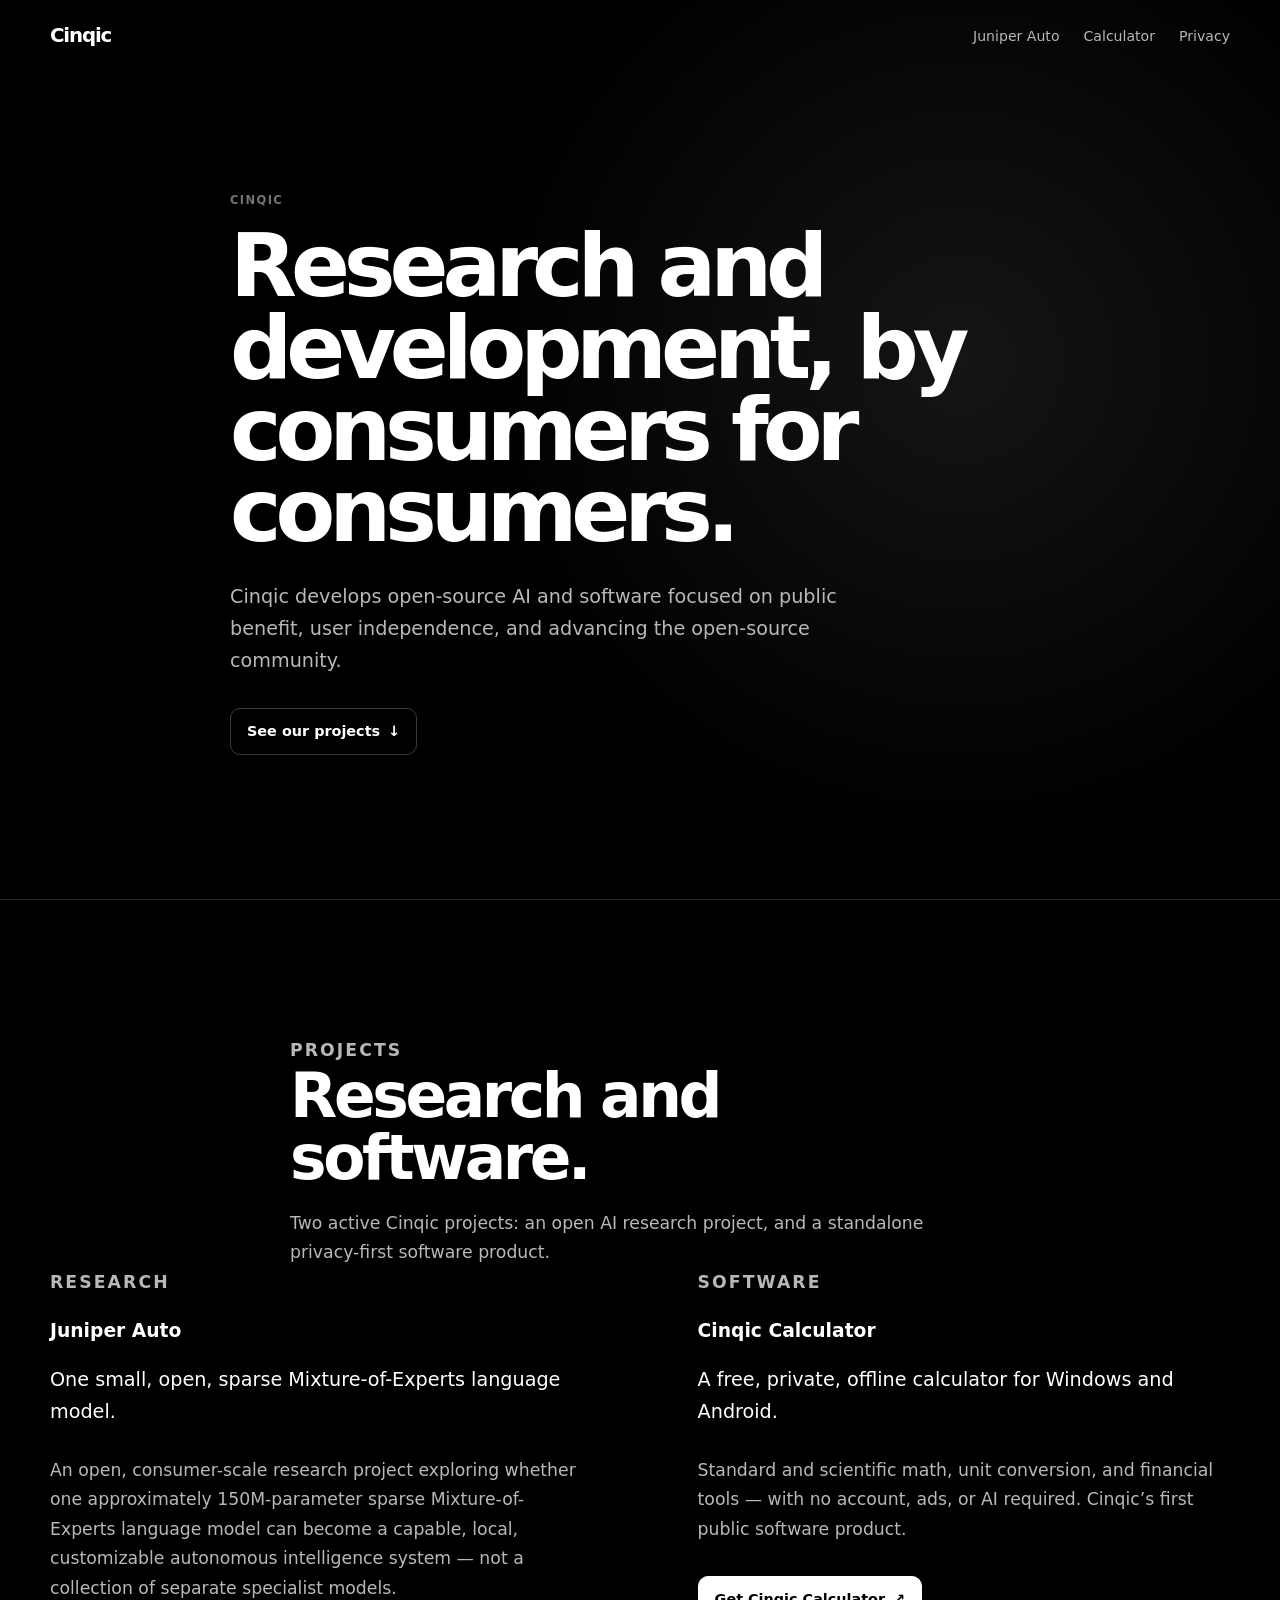
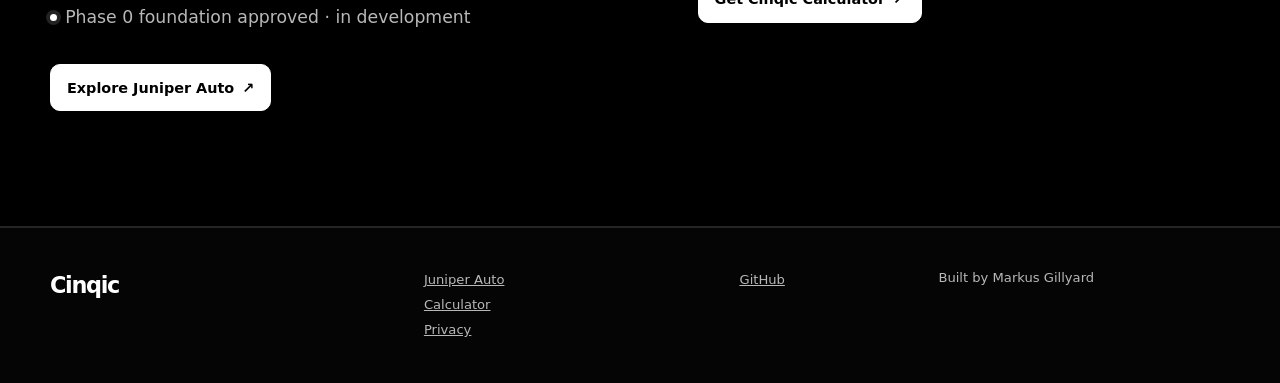
==== index.html @ b75e723f "Migrate Cinqic.com from Juniper Math 1 to Juniper Auto Retire the Juniper Math 1 product page and ce" ====
<!doctype html>
<html lang="en">
<head>
  <meta charset="utf-8">
  <meta name="viewport" content="width=device-width,initial-scale=1">
  <meta name="description" content="Cinqic develops open-source software and research projects, including Juniper Auto, an open consumer-scale sparse Mixture-of-Experts research project, and Cinqic Calculator, a free private calculator for Windows and Android.">
  <meta name="theme-color" content="#000000">
  <link rel="canonical" href="https://cinqic.com/">
  <meta property="og:title" content="Cinqic">
  <meta property="og:description" content="Cinqic develops open-source software and research projects, including Juniper Auto and Cinqic Calculator.">
  <meta property="og:type" content="website">
  <meta property="og:url" content="https://cinqic.com/">
  <meta property="og:image" content="https://cinqic.com/assets/img/cinqic-social.svg">
  <meta name="twitter:card" content="summary_large_image">
  <meta name="twitter:title" content="Cinqic">
  <meta name="twitter:description" content="Cinqic develops open-source software and research projects, including Juniper Auto and Cinqic Calculator.">
  <meta name="twitter:image" content="https://cinqic.com/assets/img/cinqic-social.svg">
  <link rel="icon" href="/favicon.svg" type="image/svg+xml">
  <link rel="manifest" href="/site.webmanifest">
  <link rel="stylesheet" href="/assets/css/site.css">
  <title>Cinqic</title>
</head>
<body>
  <a class="skip" href="#main-content">Skip to content</a>
  <header class="site-header" data-header>
    <div class="shell header-inner">
      <a class="wordmark" href="#top" aria-label="Cinqic home">Cinqic</a>
      <button class="menu-button" type="button" aria-expanded="false" aria-controls="site-nav">Menu</button>
      <nav aria-label="Main navigation">
        <ul class="nav-list" id="site-nav">
          <li><a href="/juniper-auto/">Juniper Auto</a></li>
          <li><a href="/calculator/">Calculator</a></li>
          <li><a href="/privacy/">Privacy</a></li>
        </ul>
      </nav>
    </div>
  </header>

  <main id="main-content">
    <section class="hero" id="top" aria-labelledby="hero-title">
      <div class="shell hero-copy" data-reveal>
        <p class="eyebrow">Cinqic</p>
        <h1 id="hero-title" class="hero-word-heading"><span class="word">Research</span> <span class="word">and</span> <span class="word">development,</span> <span class="word">by</span> <span class="word">consumers</span> <span class="word">for</span> <span class="word">consumers.</span></h1>
        <p class="lede">Cinqic develops open-source AI and software focused on public benefit, user independence, and advancing the open-source community.</p>
        <div class="button-row">
          <a class="button secondary" href="#projects">See our projects <span aria-hidden="true">↓</span></a>
        </div>
      </div>
    </section>

    <section class="section" id="projects" aria-labelledby="projects-title">
      <div class="shell section-heading" data-reveal>
        <p class="section-index">Projects</p>
        <h2 id="projects-title">Research and software.</h2>
        <p>Two active Cinqic projects: an open AI research project, and a standalone privacy-first software product.</p>
      </div>
      <div class="shell release-grid" data-reveal>
        <div class="release-intro">
          <p class="eyebrow">Research</p>
          <h3>Juniper Auto</h3>
          <p class="section-lede">One small, open, sparse Mixture-of-Experts language model.</p>
          <p>An open, consumer-scale research project exploring whether one approximately 150M-parameter sparse Mixture-of-Experts language model can become a capable, local, customizable autonomous intelligence system &mdash; not a collection of separate specialist models.</p>
          <p class="hero-status"><span class="status-dot" aria-hidden="true"></span> Phase 0 foundation approved &middot; in development</p>
          <div class="button-row">
            <a class="button primary" href="/juniper-auto/">Explore Juniper Auto <span aria-hidden="true">↗</span></a>
          </div>
        </div>
        <div class="release-intro">
          <p class="eyebrow">Software</p>
          <h3>Cinqic Calculator</h3>
          <p class="section-lede">A free, private, offline calculator for Windows and Android.</p>
          <p>Standard and scientific math, unit conversion, and financial tools &mdash; with no account, ads, or AI required. Cinqic&rsquo;s first public software product.</p>
          <div class="button-row">
            <a class="button primary" href="/calculator/">Get Cinqic Calculator <span aria-hidden="true">↗</span></a>
          </div>
        </div>
      </div>
    </section>
  </main>

  <footer class="site-footer">
    <div class="shell footer-grid">
      <p class="footer-wordmark">Cinqic</p>
      <p><a href="/juniper-auto/">Juniper Auto</a><br><a href="/calculator/">Calculator</a><br><a href="/privacy/">Privacy</a></p>
      <p><a href="https://github.com/Cinqic/cinqic.com" rel="noopener noreferrer">GitHub</a></p>
      <p>Built by Markus Gillyard</p>
    </div>
  </footer>
  <script src="/assets/js/company.js"></script>
  <script src="/assets/js/site.js"></script>
</body>
</html>
---- assets/css/site.css ----
:root{--background:#000;--surface:#080808;--surface-elevated:#101010;--surface-soft:#161616;--text-primary:#fff;--text-secondary:#b8b8b8;--text-muted:#737373;--border:#242424;--border-strong:#3a3a3a;--accent:#fff;--accent-contrast:#000;--max:1180px;--radius:10px;--space:clamp(4.5rem,9vw,9rem)}
.juniper-identity{display:flex;align-items:center;gap:.55rem}.juniper-identity img{width:22px;height:22px;object-fit:contain}.interface-concept{background:#050505}.interface-concept-layout{display:grid;grid-template-columns:minmax(250px,.7fr) minmax(0,1fr);gap:clamp(2.5rem,10vw,10rem);align-items:center}.interface-figure{max-width:390px;margin:0 auto}.interface-image-frame{overflow:hidden;border:1px solid var(--border-strong);border-radius:14px;background:#000;aspect-ratio:2/3}.interface-image-frame img{display:block;width:100%;height:100%;object-fit:cover}.interface-figure figcaption{margin-top:.8rem;color:var(--text-muted);font-size:.78rem;line-height:1.5}.interface-copy h2{margin:0;letter-spacing:-.055em;font-size:clamp(2.3rem,4.8vw,4.8rem);line-height:1}.interface-copy>p:not(.section-index){max-width:570px;margin:1.3rem 0 0;color:var(--text-secondary);font-size:clamp(1rem,1.35vw,1.12rem);line-height:1.7}
*{box-sizing:border-box}html{scroll-behavior:smooth;background:var(--background)}body{margin:0;background:var(--background);color:var(--text-primary);font-family:Inter,Geist,ui-sans-serif,system-ui,-apple-system,BlinkMacSystemFont,"Segoe UI",sans-serif;font-size:16px;line-height:1.55;overflow-x:hidden}body.menu-open{overflow:hidden}a{color:inherit}button{font:inherit}.shell{width:min(calc(100% - 2.5rem),var(--max));margin:auto}.skip{position:absolute;z-index:20;left:1rem;top:-4rem;background:#fff;color:#000;padding:.65rem 1rem;border-radius:0 0 7px 7px;font-weight:700}.skip:focus{top:0}.site-header{position:fixed;z-index:10;top:0;left:0;right:0;transition:background .25s,border-color .25s,backdrop-filter .25s}.site-header.is-scrolled{background:rgba(0,0,0,.84);border-bottom:1px solid var(--border);backdrop-filter:blur(14px)}.header-inner{height:72px;display:flex;align-items:center;gap:1.5rem}.wordmark,.footer-wordmark{font-size:1.24rem;font-weight:800;letter-spacing:-.06em;text-decoration:none}nav{margin-left:auto}.nav-list{display:flex;gap:1.5rem;list-style:none;padding:0;margin:0}.nav-list a{color:var(--text-secondary);font-size:.88rem;text-decoration:none;transition:color .2s}.nav-list a:hover,.nav-list a:focus-visible{color:#fff}.header-cta{border:1px solid var(--border-strong);border-radius:8px;padding:.48rem .72rem;font-size:.8rem;font-weight:700;text-decoration:none;white-space:nowrap;transition:background .2s,color .2s,transform .2s}.header-cta:hover{background:#fff;color:#000;transform:translateY(-1px)}.menu-button{display:none;border:1px solid var(--border-strong);border-radius:8px;background:transparent;color:#fff;padding:.45rem .7rem}.hero{min-height:100svh;display:flex;align-items:center;padding:7.5rem 0 4.5rem;border-bottom:1px solid var(--border);background:radial-gradient(circle at 75% 40%,#151515 0,transparent 30rem)}.hero-grid{display:grid;grid-template-columns:minmax(0,1.05fr) minmax(360px,.95fr);gap:clamp(2.5rem,7vw,7rem);align-items:center}.eyebrow,.section-index{margin:0 0 1rem;color:var(--text-muted);font-size:.72rem;font-weight:750;letter-spacing:.12em;text-transform:uppercase}.hero h1{max-width:750px;margin:0;letter-spacing:-.07em;font-size:clamp(3rem,6.8vw,6.65rem);line-height:.94}.lede{max-width:630px;margin:1.75rem 0 0;color:var(--text-secondary);font-size:clamp(1rem,1.5vw,1.2rem);line-height:1.65}.button-row{display:flex;flex-wrap:wrap;gap:.75rem;margin-top:2rem}.button{display:inline-flex;align-items:center;justify-content:center;gap:.5rem;min-height:46px;padding:.7rem 1rem;border:1px solid #fff;border-radius:var(--radius);font-size:.9rem;font-weight:750;text-decoration:none;transition:background .2s,color .2s,transform .2s}.button:hover{transform:translateY(-2px)}.button.primary{background:#fff;color:#000}.button.primary:hover{background:#dcdcdc}.button.secondary{border-color:var(--border-strong);color:#fff}.button.secondary:hover{background:#fff;color:#000}.hero-status,.launch-note{font-size:.82rem;color:var(--text-secondary)}.hero-status{display:flex;align-items:center;gap:.5rem;margin:2.5rem 0 0}.launch-note{margin:.45rem 0 0}.status-dot,.pulse{width:.45rem;height:.45rem;border-radius:50%;background:#fff;display:inline-block;box-shadow:0 0 0 4px #222;animation:blink 2.5s ease-in-out infinite}.product-preview{background:var(--surface);border:1px solid var(--border-strong);border-radius:14px;overflow:hidden;box-shadow:0 24px 80px rgba(0,0,0,.45);transform:perspective(1100px) rotateX(var(--tilt-x,0)) rotateY(var(--tilt-y,0));transition:transform .18s ease}.preview-top,.preview-footer,.preview-activity{display:flex;align-items:center;gap:.7rem;color:var(--text-muted);font-size:.7rem;letter-spacing:.06em;text-transform:uppercase}.preview-top{padding:.8rem 1rem;border-bottom:1px solid var(--border)}.preview-mark{display:grid;place-items:center;width:23px;height:23px;border:1px solid var(--border-strong);border-radius:50%;color:#fff;font-weight:800}.preview-local{margin-left:auto;color:#d4d4d4}.preview-body{padding:1.2rem}.preview-message{max-width:82%;margin-bottom:1.1rem}.preview-message span{display:block;margin-bottom:.35rem;color:var(--text-muted);font-size:.7rem;text-transform:uppercase;letter-spacing:.1em}.preview-message p{margin:0;padding:.75rem .85rem;border:1px solid var(--border);border-radius:8px;color:var(--text-secondary);font-size:.9rem}.preview-message.user{margin-left:auto}.preview-message.user p{background:#171717;color:#f5f5f5}.preview-activity{justify-content:space-between;margin-top:2rem;padding:.65rem 0;border-top:1px solid var(--border);font-size:.61rem}.preview-activity span:last-child{color:#555}.pulse{width:.3rem;height:.3rem;box-shadow:none}.preview-input{display:flex;align-items:center;justify-content:space-between;margin:0 1.2rem;padding:.75rem .85rem;border:1px solid var(--border-strong);border-radius:8px;color:var(--text-muted);font-size:.82rem}.preview-input button{display:grid;place-items:center;width:24px;height:24px;border:0;border-radius:5px;background:#fff;color:#000;font-weight:800}.preview-footer{justify-content:space-between;padding:1rem 1.2rem;font-size:.6rem}.section{padding:var(--space) 0;border-bottom:1px solid var(--border)}.split-layout{display:grid;grid-template-columns:minmax(0,.9fr) minmax(0,1.1fr);gap:clamp(2rem,9vw,10rem);align-items:start}.section h2,.choice-section h2,.closing h2{margin:0;letter-spacing:-.055em;font-size:clamp(2.3rem,4.8vw,4.8rem);line-height:1}.intro-copy p,.section-heading>p,.development-intro>p,.company-grid>div>p{margin:0;color:var(--text-secondary);font-size:clamp(1rem,1.35vw,1.12rem);line-height:1.7}.principles-grid{display:grid;grid-template-columns:repeat(4,1fr);margin-top:clamp(3rem,7vw,6rem);border-top:1px solid var(--border)}.principles-grid article{min-height:220px;padding:1.3rem 1.25rem;border-right:1px solid var(--border);transition:background .2s}.principles-grid article:first-child{border-left:1px solid var(--border)}.principles-grid article:hover{background:var(--surface)}.principles-grid span{color:var(--text-muted);font-size:.7rem}.principles-grid h3{margin:4rem 0 .6rem;font-size:1.02rem}.principles-grid p{margin:0;color:var(--text-secondary);font-size:.88rem}.development{background:var(--surface)}.development-grid,.company-grid{display:grid;grid-template-columns:repeat(2,minmax(0,1fr));gap:clamp(2.5rem,9vw,9rem);align-items:start}.development-intro h2{margin:.35rem 0;letter-spacing:-.06em;font-size:clamp(3.5rem,6vw,6rem);line-height:.9}.section-lede{margin-bottom:1.7rem!important;color:#fff!important;font-size:1.2rem!important}.spec-panel{margin:0;border:1px solid var(--border-strong);border-radius:var(--radius);overflow:hidden}.spec-panel div{display:grid;grid-template-columns:45% 1fr;gap:1rem;padding:1rem 1.1rem;border-bottom:1px solid var(--border)}.spec-panel div:last-child{border:0}.spec-panel dt{color:var(--text-muted);font-size:.75rem;text-transform:uppercase;letter-spacing:.08em}.spec-panel dd{margin:0;color:var(--text-secondary);font-size:.9rem}.system-row{display:flex;align-items:center;flex-wrap:wrap;gap:.65rem;margin-top:4rem;padding-top:1.4rem;border-top:1px solid var(--border);color:var(--text-muted);font-size:.78rem}.system-row i{width:14px;height:1px;background:var(--border-strong)}.system-row strong{color:#fff;font-weight:650}.section-heading{max-width:700px}.section-heading>p{margin-top:1.3rem}.ecosystem-layout{display:grid;grid-template-columns:minmax(0,1.4fr) minmax(260px,.6fr);gap:clamp(2rem,6vw,6rem);margin-top:4rem;align-items:center}.orbit{position:relative;min-height:480px;border:1px solid var(--border);border-radius:14px;background:radial-gradient(circle at center,#141414 0,transparent 34%),linear-gradient(90deg,transparent calc(50% - .5px),#222 calc(50% - .5px),#222 calc(50% + .5px),transparent calc(50% + .5px)),linear-gradient(transparent calc(50% - .5px),#222 calc(50% - .5px),#222 calc(50% + .5px),transparent calc(50% + .5px))}.orbit:before,.orbit:after{content:"";position:absolute;border:1px solid #282828;border-radius:50%;inset:18% 26%}.orbit:after{inset:7% 15%;border-style:dashed}.orbit-core{position:absolute;top:50%;left:50%;z-index:1;display:flex;flex-direction:column;align-items:center;justify-content:center;width:108px;height:108px;transform:translate(-50%,-50%);border:1px solid #fff;border-radius:50%;background:#fff;color:#000;font-size:1.05rem;font-weight:800;letter-spacing:-.04em}.orbit-core small{font-size:.58rem;font-weight:600;letter-spacing:.04em;text-transform:uppercase}.orbit-item{position:absolute;z-index:2;border:1px solid var(--border-strong);border-radius:7px;background:#0c0c0c;color:var(--text-secondary);padding:.55rem .65rem;font-size:.76rem;text-align:left;cursor:pointer;transition:background .2s,color .2s,border-color .2s,transform .2s}.orbit-item:hover,.orbit-item:focus-visible,.orbit-item.active{border-color:#fff;background:#fff;color:#000;transform:translateY(-2px)}.orbit-item span{margin-right:.35rem;font-size:.58rem;opacity:.7}.orbit-item:nth-of-type(2){top:12%;left:12%}.orbit-item:nth-of-type(3){top:12%;right:12%}.orbit-item:nth-of-type(4){top:46%;left:5%}.orbit-item:nth-of-type(5){top:46%;right:5%}.orbit-item:nth-of-type(6){bottom:12%;left:12%}.orbit-item:nth-of-type(7){bottom:12%;right:12%}.ecosystem-detail{border-left:1px solid var(--border-strong);padding-left:1.5rem}.ecosystem-detail h3{margin:0 0 .85rem;font-size:1.6rem;letter-spacing:-.04em}.ecosystem-detail>p:not(.eyebrow){margin:0;color:var(--text-secondary)}.detail-note{margin-top:1.5rem!important;color:var(--text-muted)!important;font-size:.78rem}.philosophy{background:#050505}.philosophy-list{display:grid;grid-template-columns:repeat(2,1fr);margin-top:4.5rem;border-top:1px solid var(--border)}.philosophy-list article{padding:1.35rem 0;display:grid;grid-template-columns:1fr 1.1fr;gap:1.5rem;border-bottom:1px solid var(--border)}.philosophy-list article:nth-child(odd){padding-right:2rem;border-right:1px solid var(--border)}.philosophy-list article:nth-child(even){padding-left:2rem}.philosophy-list h3{margin:0;font-size:.95rem}.philosophy-list p{margin:0;color:var(--text-secondary);font-size:.88rem}.philosophy-close{max-width:760px;margin-top:4rem}.philosophy-close p{margin:0;color:#fff;font-size:clamp(1.35rem,2.1vw,2rem);line-height:1.35;letter-spacing:-.03em}.philosophy-close small{display:block;margin-top:1.1rem;color:var(--text-muted)}.choice-section{padding:var(--space) 0;border-bottom:1px solid var(--border);background:#fff;color:#000}.choice-section h2{max-width:700px}.choice-section p:last-child{max-width:770px;margin:1.5rem 0 0;font-size:clamp(1.1rem,1.7vw,1.4rem);line-height:1.55}.choice-section .section-index{color:#555}.company-grid>div>p:first-of-type{margin-top:1.4rem}.company-grid .launch-note{margin-top:1rem!important;font-size:.82rem}.value-list{display:grid;grid-template-columns:repeat(2,1fr);gap:0;margin:0;padding:0;list-style:none;counter-reset:value;border-top:1px solid var(--border)}.value-list li{counter-increment:value;padding:.85rem 0;border-bottom:1px solid var(--border);color:var(--text-secondary);font-size:.86rem}.value-list li:before{content:"0" counter(value);display:block;margin-bottom:.25rem;color:var(--text-muted);font-size:.65rem}.value-list li:nth-child(odd){padding-right:1rem;border-right:1px solid var(--border)}.value-list li:nth-child(even){padding-left:1rem}.closing{padding:var(--space) 0;background:radial-gradient(circle at 50% 100%,#1a1a1a 0,transparent 28rem)}.closing-inner{max-width:780px}.closing h2{max-width:700px}.closing p:not(.eyebrow){max-width:620px;margin:1.5rem 0 0;color:var(--text-secondary);font-size:1.1rem}.site-footer{padding:2.5rem 0;border-top:1px solid var(--border);background:#050505;color:var(--text-secondary);font-size:.82rem}.footer-grid{display:grid;grid-template-columns:1.2fr 1fr .6fr 1fr;gap:1.5rem}.footer-grid p{margin:0}.footer-grid a{color:var(--text-secondary);line-height:1.9}.footer-wordmark{color:#fff;font-size:1.4rem}[data-reveal]{opacity:0;transform:translateY(16px);transition:opacity .55s ease,transform .55s ease}[data-reveal].is-visible{opacity:1;transform:none}:focus-visible{outline:2px solid #fff;outline-offset:3px}@keyframes blink{50%{opacity:.4}}
@media(max-width:820px){.header-inner{height:64px;gap:.65rem}.menu-button{display:block;margin-left:auto}.header-cta{display:none}.nav-list{position:absolute;top:64px;right:1.25rem;left:1.25rem;display:none;flex-direction:column;gap:0;border:1px solid var(--border-strong);border-radius:10px;background:#080808;padding:.5rem}.nav-list.is-open{display:flex}.nav-list a{display:block;padding:.75rem}.hero{padding-top:6rem}.hero-grid,.split-layout,.development-grid,.company-grid,.ecosystem-layout,.interface-concept-layout{grid-template-columns:1fr}.hero-grid{gap:3rem}.product-preview{max-width:600px}.principles-grid{grid-template-columns:repeat(2,1fr)}.principles-grid article:nth-child(3){border-left:1px solid var(--border)}.philosophy-list{grid-template-columns:1fr}.philosophy-list article:nth-child(odd),.philosophy-list article:nth-child(even){padding:1.2rem 0;border-right:0}.interface-figure{max-width:360px;margin-left:0}.footer-grid{grid-template-columns:repeat(2,1fr)}}
@media(max-width:560px){.shell{width:min(calc(100% - 2rem),var(--max))}.hero h1{font-size:clamp(2.85rem,15vw,4.2rem)}.hero-status{align-items:flex-start;line-height:1.45}.principles-grid{grid-template-columns:1fr}.principles-grid article,.principles-grid article:nth-child(3){min-height:auto;border-left:1px solid var(--border);border-bottom:1px solid var(--border)}.principles-grid h3{margin:1.7rem 0 .5rem}.spec-panel div{grid-template-columns:1fr;gap:.25rem}.system-row{gap:.55rem}.system-row i{display:none}.orbit{min-height:auto;display:grid;gap:.65rem;padding:1rem;background:#080808}.orbit:before,.orbit:after{display:none}.orbit-core{position:static;width:100%;height:auto;transform:none;padding:.8rem;border-radius:8px}.orbit-item,.orbit-item:nth-of-type(n){position:static;width:100%;padding:.75rem}.ecosystem-detail{padding-left:1rem}.philosophy-list article{grid-template-columns:1fr;gap:.4rem}.value-list{grid-template-columns:1fr}.value-list li:nth-child(odd),.value-list li:nth-child(even){padding: .8rem 0;border-right:0}.footer-grid{grid-template-columns:1fr;gap:.85rem}.button-row{flex-direction:column}.button{width:100%}}
.orbit-item:nth-of-type(1){top:12%;left:12%}.orbit-item:nth-of-type(2){top:12%;right:12%;left:auto}.orbit-item:nth-of-type(3){top:46%;left:5%;right:auto}.orbit-item:nth-of-type(4){top:46%;right:5%;left:auto}.orbit-item:nth-of-type(5){bottom:12%;left:12%;right:auto;top:auto}.orbit-item:nth-of-type(6){bottom:12%;right:12%;left:auto;top:auto}
[data-reveal]{opacity:1;transform:none}[data-reveal].will-reveal{opacity:0;transform:translateY(16px)}[data-reveal].will-reveal.is-visible{opacity:1;transform:none}
@media(max-width:560px){.orbit-item,.orbit-item:nth-of-type(n){position:static;top:auto;right:auto;bottom:auto;left:auto;width:100%;padding:.75rem}}
@media(prefers-reduced-motion:reduce){html{scroll-behavior:auto}*,*:before,*:after{animation-duration:.01ms!important;animation-iteration-count:1!important;transition-duration:.01ms!important}[data-reveal]{opacity:1;transform:none}}
.hero-copy{max-width:820px}.hero-word-heading{max-width:900px;margin:0;letter-spacing:-.07em;font-size:clamp(2.6rem,6.4vw,6rem);line-height:1.02}.hero-word-heading .word{display:inline-block;transition:opacity .2s ease}.hero-word-heading .word:hover,.hero-word-heading .word:focus-visible{opacity:.55}
.release-grid{display:grid;grid-template-columns:repeat(2,minmax(0,1fr));gap:clamp(2.5rem,9vw,9rem);align-items:start}.release-intro h2{margin:.35rem 0;letter-spacing:-.06em;font-size:clamp(3rem,5.5vw,5.5rem);line-height:.95}.release-intro>p{margin:0;color:var(--text-secondary);font-size:clamp(1rem,1.35vw,1.12rem);line-height:1.7}
.release-details{margin-top:1.5rem;color:var(--text-secondary);font-size:.92rem;line-height:1.65}.release-details summary{cursor:pointer;color:#fff;font-weight:650;font-size:.88rem}.release-details summary:focus-visible{outline:2px solid #fff;outline-offset:3px}.release-details p{margin:.9rem 0 0}
.release-goal{margin-top:3.5rem;padding-top:1.4rem;border-top:1px solid var(--border);color:var(--text-muted);font-size:.85rem;line-height:1.65;max-width:820px}
@media(max-width:820px){.release-grid{grid-template-columns:1fr}}
@media(max-width:560px){.hero-word-heading{font-size:clamp(2.4rem,11vw,3.4rem)}}
.tool-flow{display:grid;gap:0;margin:2rem 0 0;padding:0;list-style:none;counter-reset:tool-step}.tool-flow li{display:grid;grid-template-columns:7rem 1fr;gap:1rem;padding:1rem 0;border-top:1px solid var(--border);counter-increment:tool-step}.tool-flow li:before{content:"0" counter(tool-step);color:var(--text-muted);font-size:.7rem}.tool-flow strong{font-size:.94rem}.tool-flow span{color:var(--text-secondary);font-size:.88rem}.phase-list{display:grid;grid-template-columns:repeat(2,minmax(0,1fr));gap:0;margin-top:3.5rem;padding:0;list-style:none;border-top:1px solid var(--border);counter-reset:phase}.phase-list li{display:grid;grid-template-columns:5.2rem minmax(0,1fr);gap:1rem;padding:1rem 0;border-bottom:1px solid var(--border);counter-increment:phase}.phase-list li:nth-child(odd){padding-right:1.5rem;border-right:1px solid var(--border)}.phase-list li:nth-child(even){padding-left:1.5rem}.phase-list li:before{content:"0" counter(phase);color:var(--text-muted);font-size:.7rem}.phase-list span{color:var(--text-muted);font-size:.72rem}.phase-list strong{font-size:.92rem;font-weight:650}.phase-list em{grid-column:2;color:#fff;font-size:.76rem;font-style:normal}.prose{max-width:780px}.page-hero{min-height:100svh;padding:8rem 0 5rem}.prose h1{margin:.35rem 0 2rem;font-size:clamp(3rem,7vw,6rem);letter-spacing:-.07em;line-height:.95}.prose h2{margin:2.5rem 0 .75rem;font-size:1.35rem;letter-spacing:-.04em}.prose p{color:var(--text-secondary);line-height:1.75}.prose .button{margin-top:1rem}
@media(max-width:820px){.phase-list{grid-template-columns:1fr}.phase-list li:nth-child(odd),.phase-list li:nth-child(even){padding:1rem 0;border-right:0}.phase-list li:nth-child(odd){border-right:0}.phase-list li:before{content:""}.phase-list li{grid-template-columns:5.2rem minmax(0,1fr)}}
@media(max-width:560px){.tool-flow li{grid-template-columns:1fr;gap:.35rem}.phase-list li{grid-template-columns:1fr;gap:.35rem}.phase-list em{grid-column:auto}}
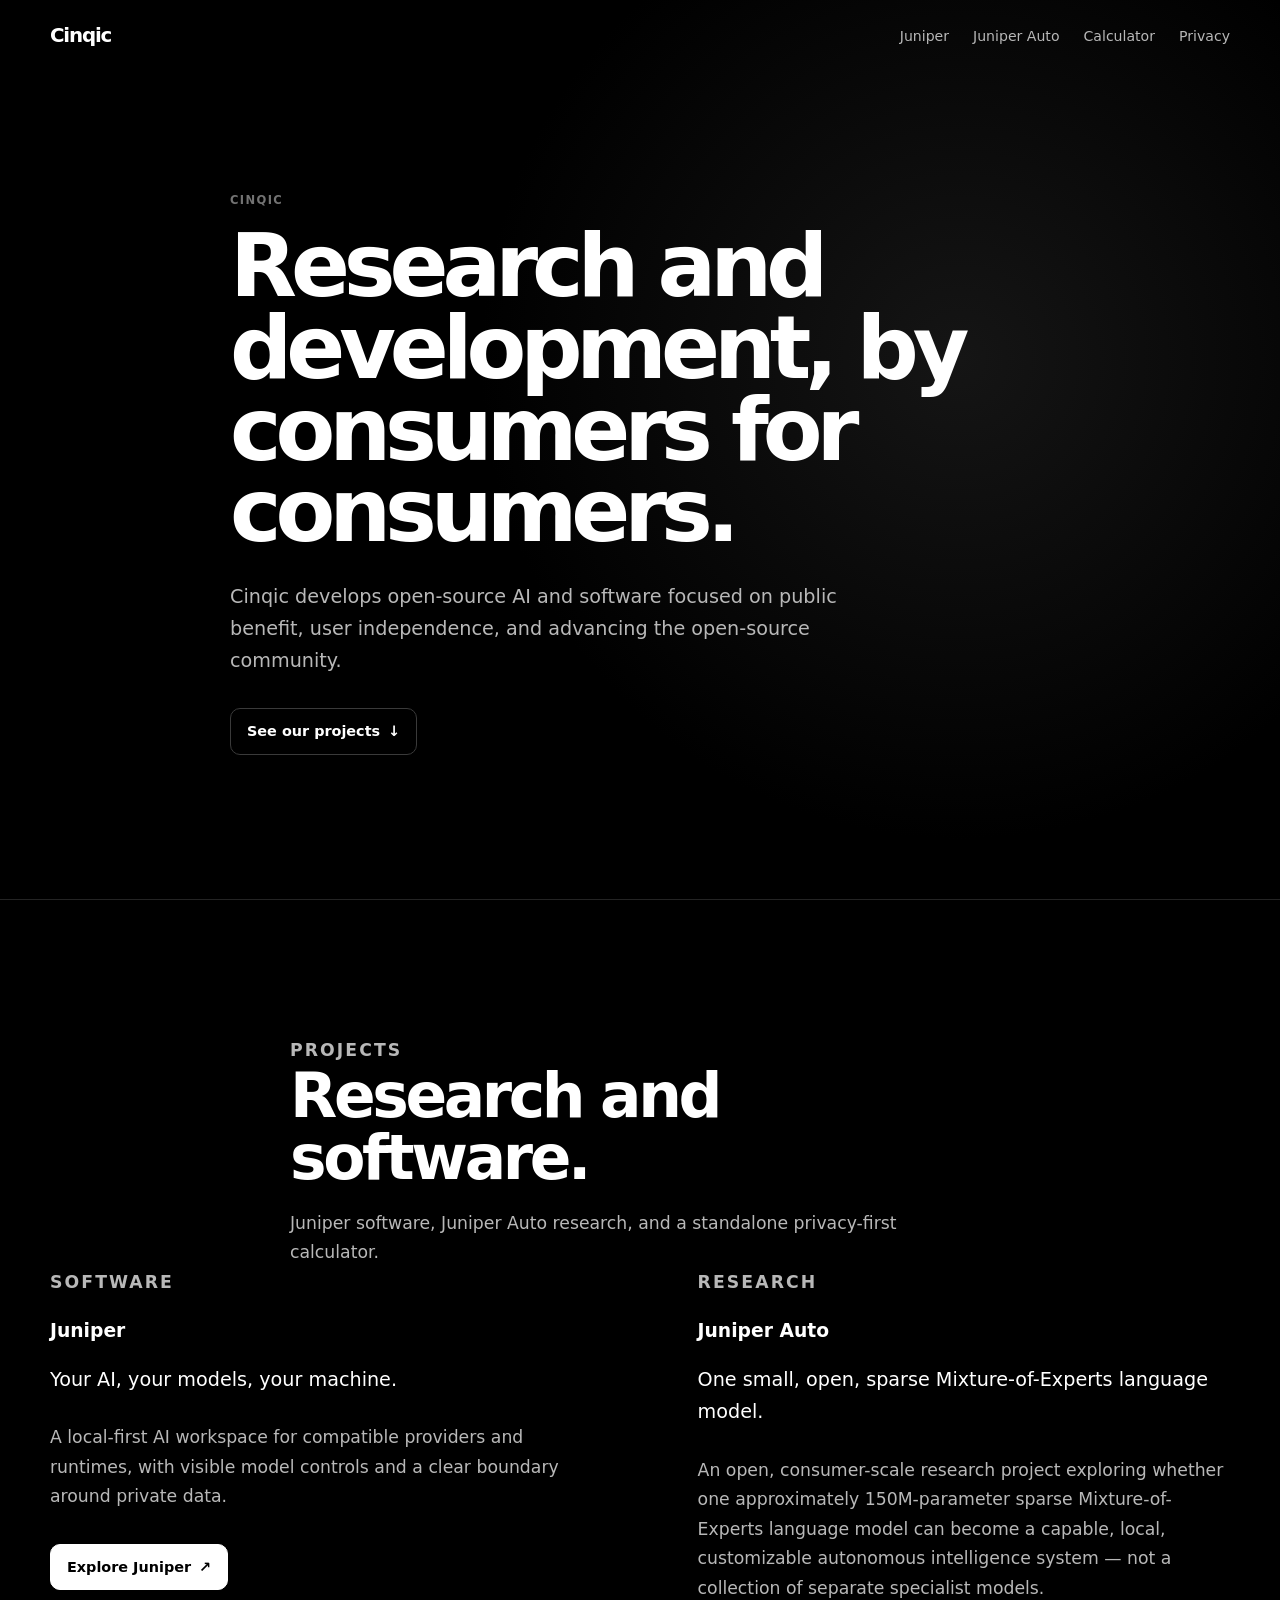
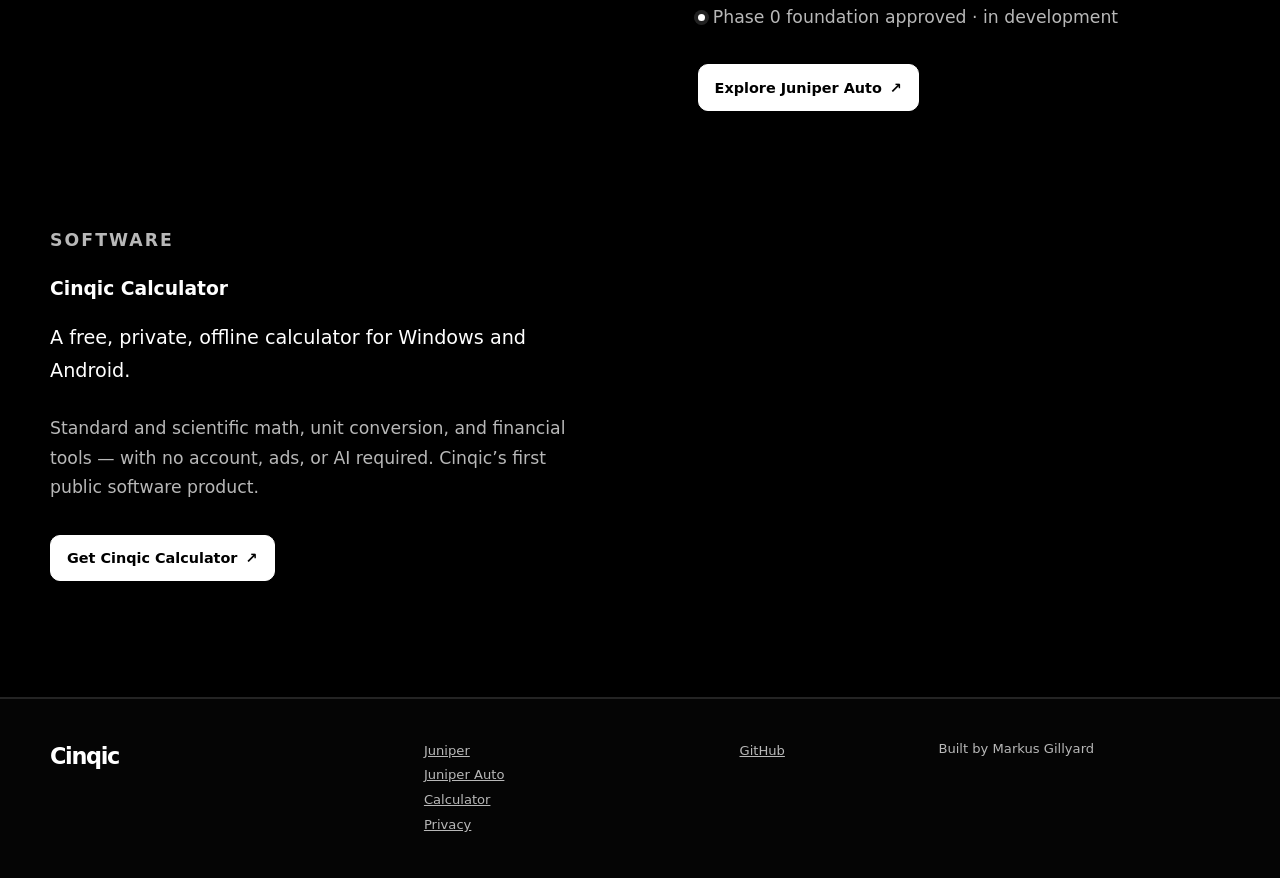
==== commit 24ea794b: "feat: add Juniper product page" ====
--- a/index.html
+++ b/index.html
@@ -3,17 +3,17 @@
 <head>
   <meta charset="utf-8">
   <meta name="viewport" content="width=device-width,initial-scale=1">
-  <meta name="description" content="Cinqic develops open-source software and research projects, including Juniper Auto, an open consumer-scale sparse Mixture-of-Experts research project, and Cinqic Calculator, a free private calculator for Windows and Android.">
+  <meta name="description" content="Cinqic develops open-source software and research projects, including Juniper, Juniper Auto research, and Cinqic Calculator.">
   <meta name="theme-color" content="#000000">
   <link rel="canonical" href="https://cinqic.com/">
   <meta property="og:title" content="Cinqic">
-  <meta property="og:description" content="Cinqic develops open-source software and research projects, including Juniper Auto and Cinqic Calculator.">
+  <meta property="og:description" content="Cinqic develops Juniper, open research, and private software for consumers.">
   <meta property="og:type" content="website">
   <meta property="og:url" content="https://cinqic.com/">
   <meta property="og:image" content="https://cinqic.com/assets/img/cinqic-social.svg">
   <meta name="twitter:card" content="summary_large_image">
   <meta name="twitter:title" content="Cinqic">
-  <meta name="twitter:description" content="Cinqic develops open-source software and research projects, including Juniper Auto and Cinqic Calculator.">
+  <meta name="twitter:description" content="Cinqic develops Juniper, open research, and private software for consumers.">
   <meta name="twitter:image" content="https://cinqic.com/assets/img/cinqic-social.svg">
   <link rel="icon" href="/favicon.svg" type="image/svg+xml">
   <link rel="manifest" href="/site.webmanifest">
@@ -28,6 +28,7 @@
       <button class="menu-button" type="button" aria-expanded="false" aria-controls="site-nav">Menu</button>
       <nav aria-label="Main navigation">
         <ul class="nav-list" id="site-nav">
+          <li><a href="/juniper/">Juniper</a></li>
           <li><a href="/juniper-auto/">Juniper Auto</a></li>
           <li><a href="/calculator/">Calculator</a></li>
           <li><a href="/privacy/">Privacy</a></li>
@@ -52,9 +53,16 @@
       <div class="shell section-heading" data-reveal>
         <p class="section-index">Projects</p>
         <h2 id="projects-title">Research and software.</h2>
-        <p>Two active Cinqic projects: an open AI research project, and a standalone privacy-first software product.</p>
+        <p>Juniper software, Juniper Auto research, and a standalone privacy-first calculator.</p>
       </div>
       <div class="shell release-grid" data-reveal>
+        <div class="release-intro">
+          <p class="eyebrow">Software</p>
+          <h3>Juniper</h3>
+          <p class="section-lede">Your AI, your models, your machine.</p>
+          <p>A local-first AI workspace for compatible providers and runtimes, with visible model controls and a clear boundary around private data.</p>
+          <div class="button-row"><a class="button primary" href="/juniper/">Explore Juniper <span aria-hidden="true">↗</span></a></div>
+        </div>
         <div class="release-intro">
           <p class="eyebrow">Research</p>
           <h3>Juniper Auto</h3>
@@ -81,7 +89,7 @@
   <footer class="site-footer">
     <div class="shell footer-grid">
       <p class="footer-wordmark">Cinqic</p>
-      <p><a href="/juniper-auto/">Juniper Auto</a><br><a href="/calculator/">Calculator</a><br><a href="/privacy/">Privacy</a></p>
+      <p><a href="/juniper/">Juniper</a><br><a href="/juniper-auto/">Juniper Auto</a><br><a href="/calculator/">Calculator</a><br><a href="/privacy/">Privacy</a></p>
       <p><a href="https://github.com/Cinqic/cinqic.com" rel="noopener noreferrer">GitHub</a></p>
       <p>Built by Markus Gillyard</p>
     </div>
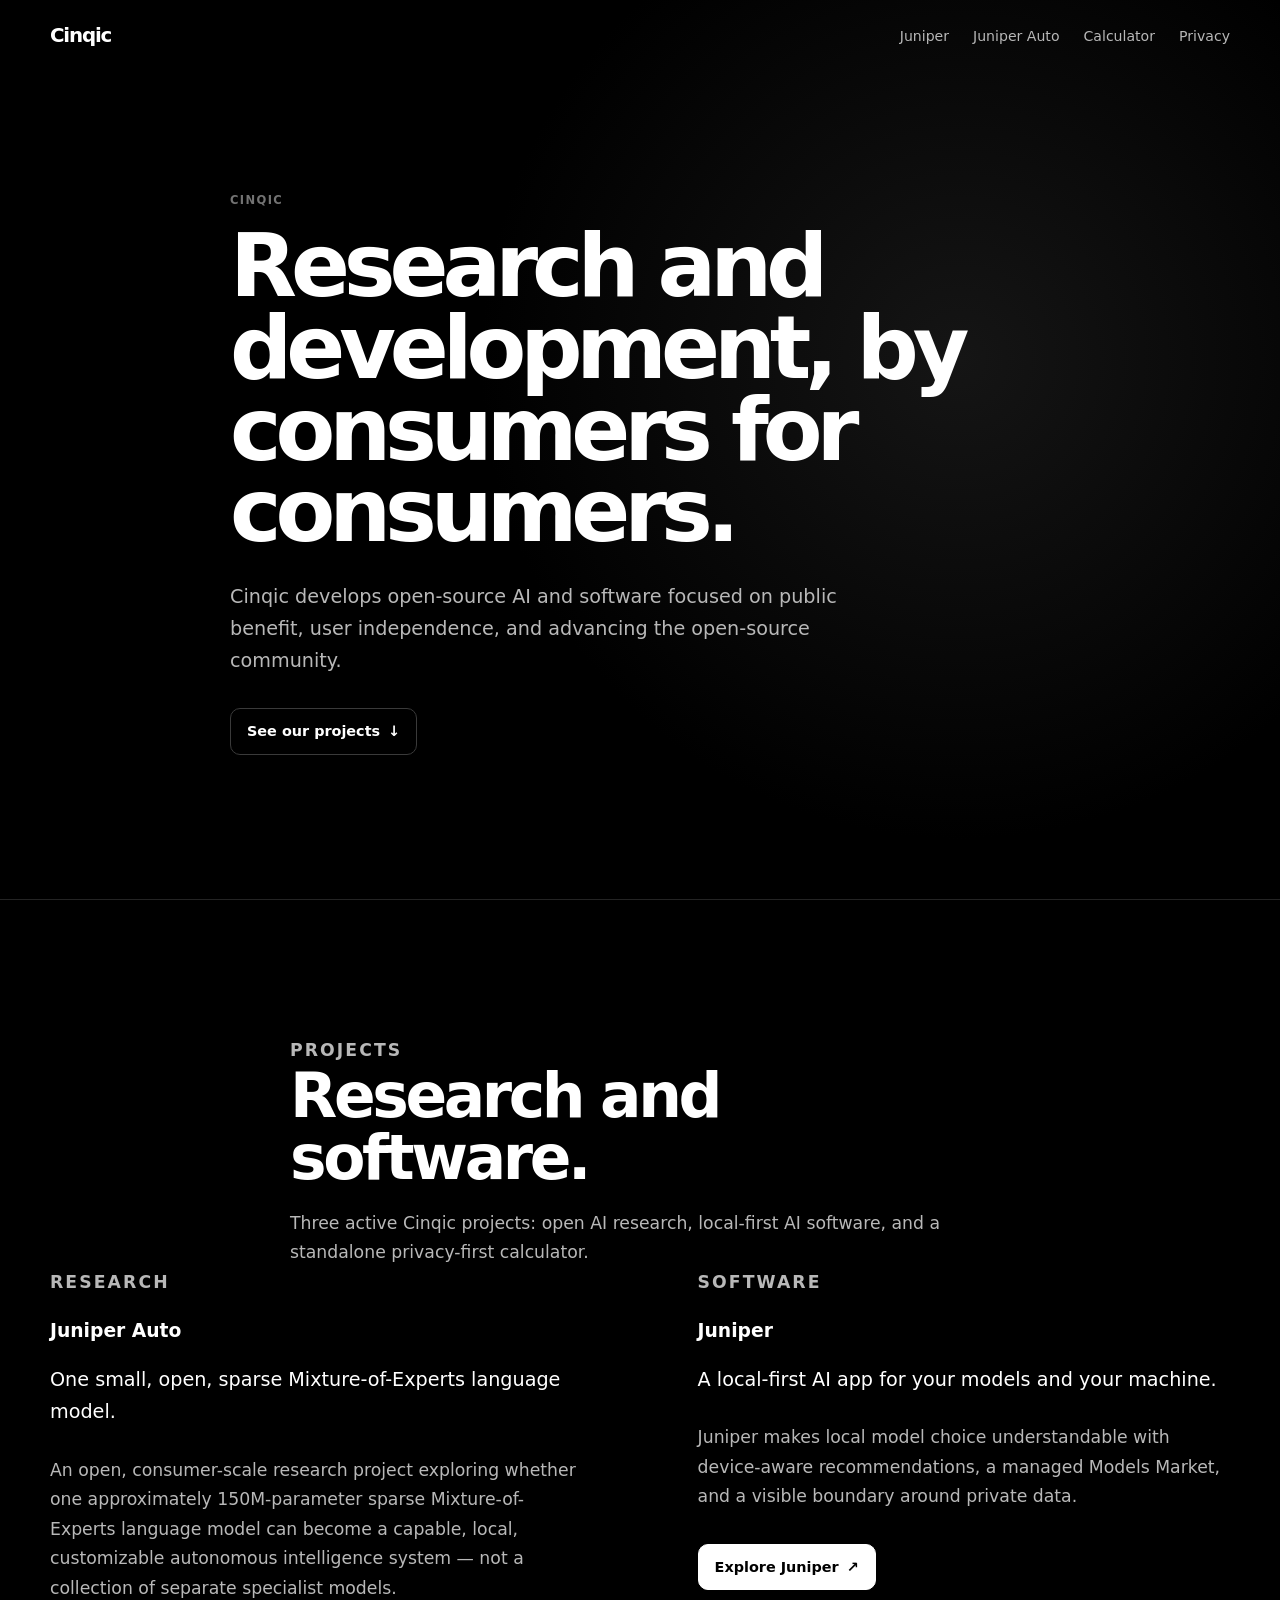
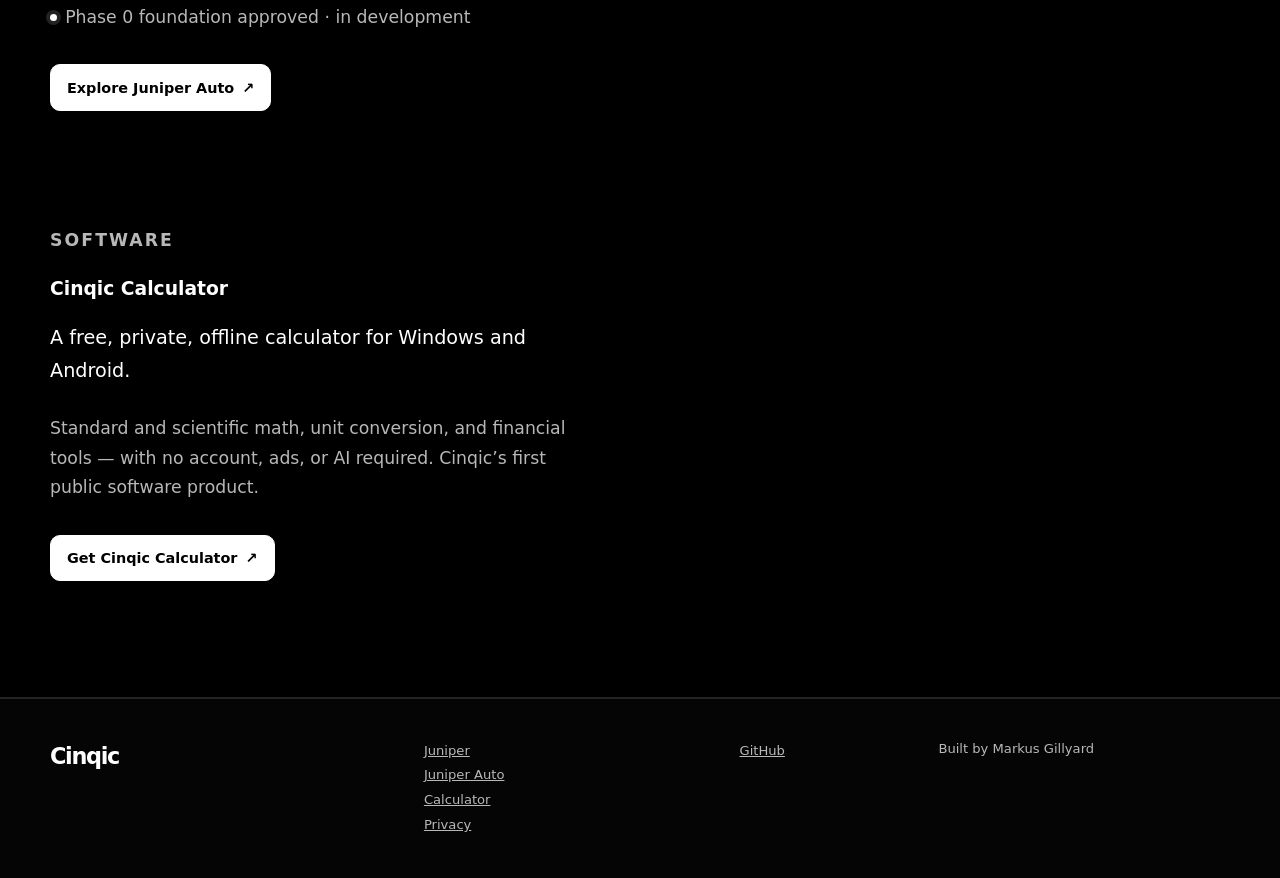
==== commit a19b8427: "feat: align Cinqic site with Juniper" ====
--- a/index.html
+++ b/index.html
@@ -3,17 +3,17 @@
 <head>
   <meta charset="utf-8">
   <meta name="viewport" content="width=device-width,initial-scale=1">
-  <meta name="description" content="Cinqic develops open-source software and research projects, including Juniper, Juniper Auto research, and Cinqic Calculator.">
+  <meta name="description" content="Cinqic develops open-source software and research projects, including Juniper Auto, an open consumer-scale sparse Mixture-of-Experts research project, and Cinqic Calculator, a free private calculator for Windows and Android.">
   <meta name="theme-color" content="#000000">
   <link rel="canonical" href="https://cinqic.com/">
   <meta property="og:title" content="Cinqic">
-  <meta property="og:description" content="Cinqic develops Juniper, open research, and private software for consumers.">
+  <meta property="og:description" content="Cinqic develops open-source software and research projects, including Juniper Auto and Cinqic Calculator.">
   <meta property="og:type" content="website">
   <meta property="og:url" content="https://cinqic.com/">
   <meta property="og:image" content="https://cinqic.com/assets/img/cinqic-social.svg">
   <meta name="twitter:card" content="summary_large_image">
   <meta name="twitter:title" content="Cinqic">
-  <meta name="twitter:description" content="Cinqic develops Juniper, open research, and private software for consumers.">
+  <meta name="twitter:description" content="Cinqic develops open-source software and research projects, including Juniper Auto and Cinqic Calculator.">
   <meta name="twitter:image" content="https://cinqic.com/assets/img/cinqic-social.svg">
   <link rel="icon" href="/favicon.svg" type="image/svg+xml">
   <link rel="manifest" href="/site.webmanifest">
@@ -53,16 +53,9 @@
       <div class="shell section-heading" data-reveal>
         <p class="section-index">Projects</p>
         <h2 id="projects-title">Research and software.</h2>
-        <p>Juniper software, Juniper Auto research, and a standalone privacy-first calculator.</p>
+          <p>Three active Cinqic projects: open AI research, local-first AI software, and a standalone privacy-first calculator.</p>
       </div>
       <div class="shell release-grid" data-reveal>
-        <div class="release-intro">
-          <p class="eyebrow">Software</p>
-          <h3>Juniper</h3>
-          <p class="section-lede">Your AI, your models, your machine.</p>
-          <p>A local-first AI workspace for compatible providers and runtimes, with visible model controls and a clear boundary around private data.</p>
-          <div class="button-row"><a class="button primary" href="/juniper/">Explore Juniper <span aria-hidden="true">↗</span></a></div>
-        </div>
         <div class="release-intro">
           <p class="eyebrow">Research</p>
           <h3>Juniper Auto</h3>
@@ -71,6 +64,15 @@
           <p class="hero-status"><span class="status-dot" aria-hidden="true"></span> Phase 0 foundation approved &middot; in development</p>
           <div class="button-row">
             <a class="button primary" href="/juniper-auto/">Explore Juniper Auto <span aria-hidden="true">↗</span></a>
+          </div>
+        </div>
+        <div class="release-intro">
+          <p class="eyebrow">Software</p>
+          <h3>Juniper</h3>
+          <p class="section-lede">A local-first AI app for your models and your machine.</p>
+          <p>Juniper makes local model choice understandable with device-aware recommendations, a managed Models Market, and a visible boundary around private data.</p>
+          <div class="button-row">
+            <a class="button primary" href="/juniper/">Explore Juniper <span aria-hidden="true">↗</span></a>
           </div>
         </div>
         <div class="release-intro">
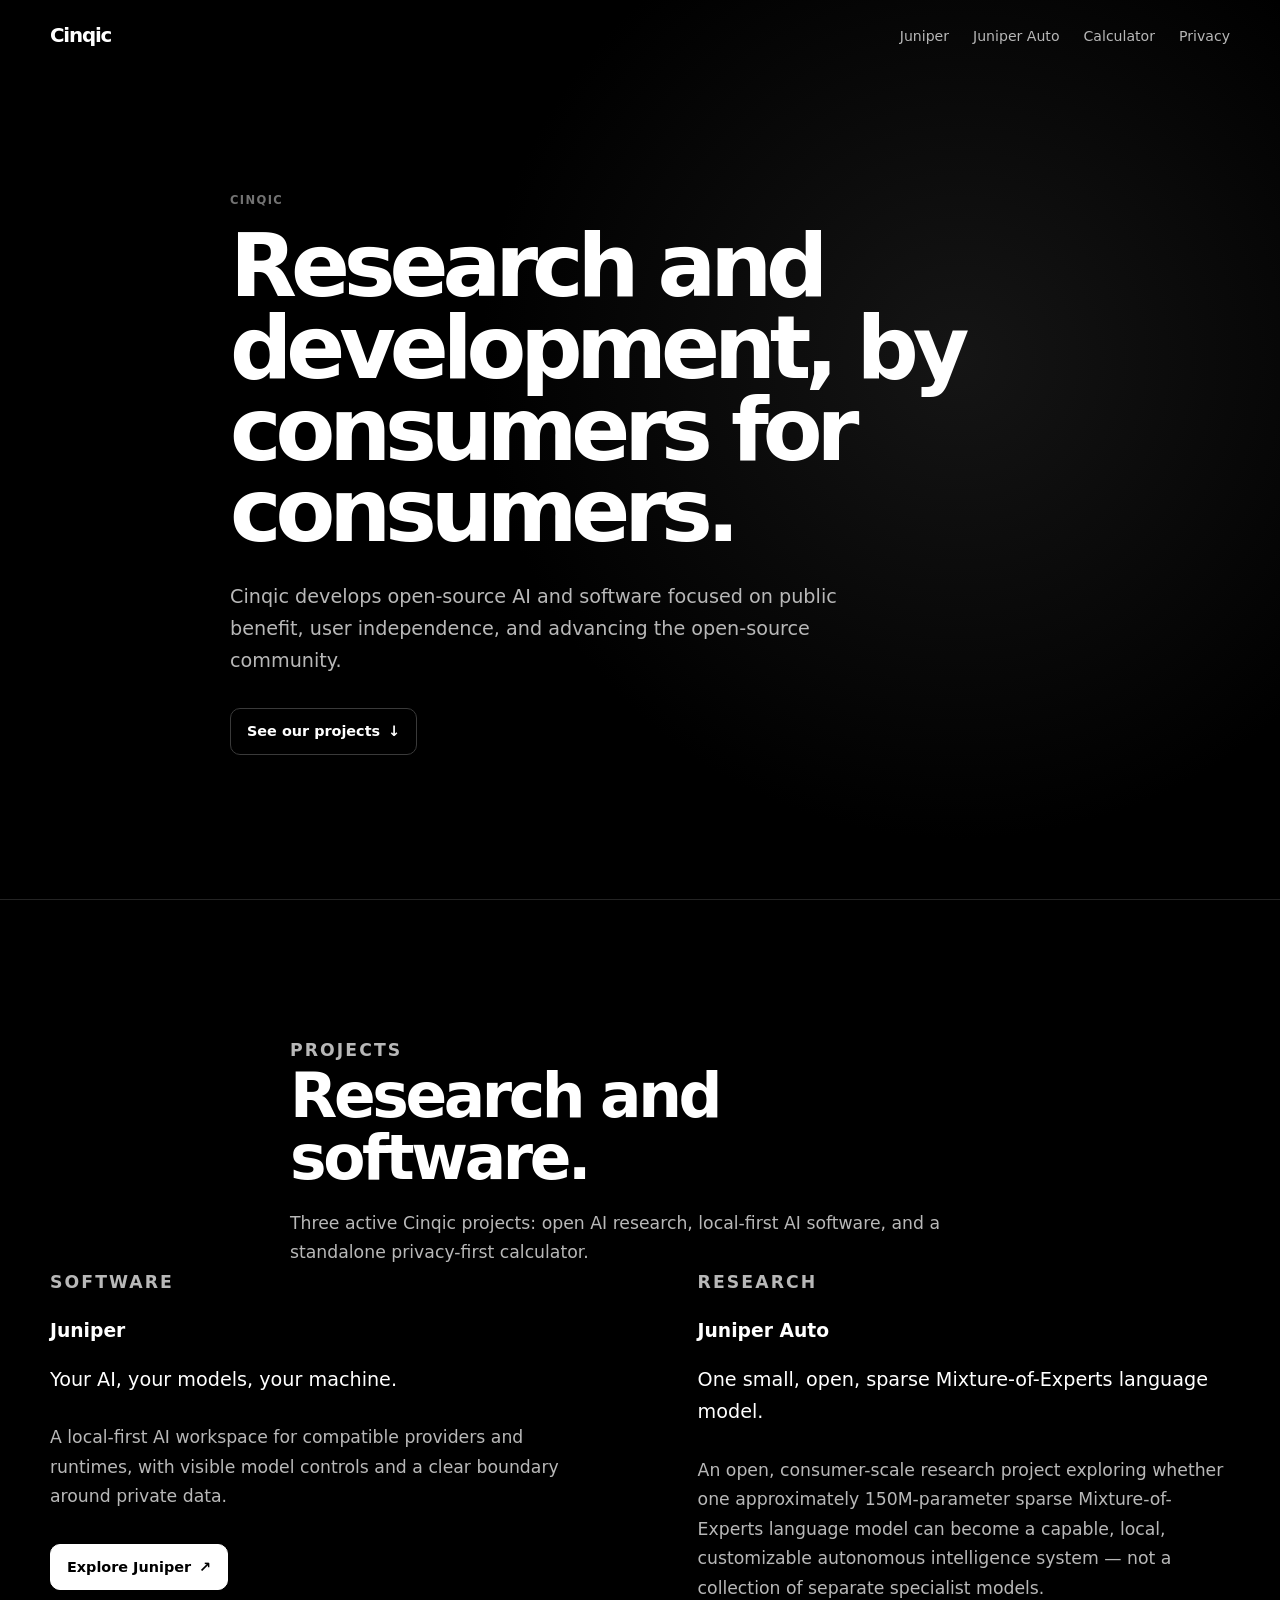
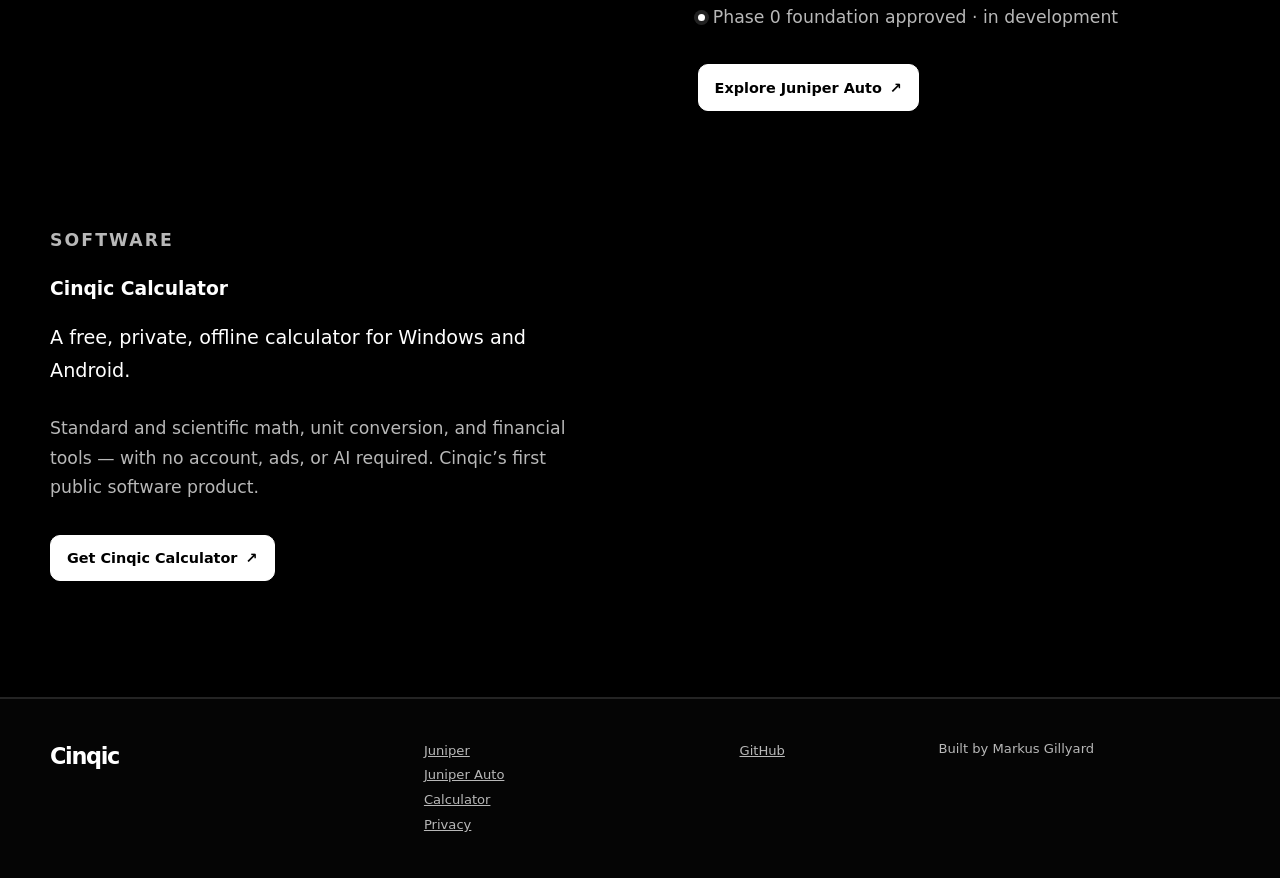
==== commit 81eb3dce: "Merge remote-tracking branch 'origin/main' # Conflicts: #	index.html #	juniper/index.html" ====
--- a/index.html
+++ b/index.html
@@ -3,17 +3,17 @@
 <head>
   <meta charset="utf-8">
   <meta name="viewport" content="width=device-width,initial-scale=1">
-  <meta name="description" content="Cinqic develops open-source software and research projects, including Juniper Auto, an open consumer-scale sparse Mixture-of-Experts research project, and Cinqic Calculator, a free private calculator for Windows and Android.">
+  <meta name="description" content="Cinqic develops open-source software and research projects, including Juniper, Juniper Auto research, and Cinqic Calculator.">
   <meta name="theme-color" content="#000000">
   <link rel="canonical" href="https://cinqic.com/">
   <meta property="og:title" content="Cinqic">
-  <meta property="og:description" content="Cinqic develops open-source software and research projects, including Juniper Auto and Cinqic Calculator.">
+  <meta property="og:description" content="Cinqic develops Juniper, open research, and private software for consumers.">
   <meta property="og:type" content="website">
   <meta property="og:url" content="https://cinqic.com/">
   <meta property="og:image" content="https://cinqic.com/assets/img/cinqic-social.svg">
   <meta name="twitter:card" content="summary_large_image">
   <meta name="twitter:title" content="Cinqic">
-  <meta name="twitter:description" content="Cinqic develops open-source software and research projects, including Juniper Auto and Cinqic Calculator.">
+  <meta name="twitter:description" content="Cinqic develops Juniper, open research, and private software for consumers.">
   <meta name="twitter:image" content="https://cinqic.com/assets/img/cinqic-social.svg">
   <link rel="icon" href="/favicon.svg" type="image/svg+xml">
   <link rel="manifest" href="/site.webmanifest">
@@ -53,9 +53,16 @@
       <div class="shell section-heading" data-reveal>
         <p class="section-index">Projects</p>
         <h2 id="projects-title">Research and software.</h2>
-          <p>Three active Cinqic projects: open AI research, local-first AI software, and a standalone privacy-first calculator.</p>
+        <p>Three active Cinqic projects: open AI research, local-first AI software, and a standalone privacy-first calculator.</p>
       </div>
       <div class="shell release-grid" data-reveal>
+        <div class="release-intro">
+          <p class="eyebrow">Software</p>
+          <h3>Juniper</h3>
+          <p class="section-lede">Your AI, your models, your machine.</p>
+          <p>A local-first AI workspace for compatible providers and runtimes, with visible model controls and a clear boundary around private data.</p>
+          <div class="button-row"><a class="button primary" href="/juniper/">Explore Juniper <span aria-hidden="true">↗</span></a></div>
+        </div>
         <div class="release-intro">
           <p class="eyebrow">Research</p>
           <h3>Juniper Auto</h3>
@@ -64,15 +71,6 @@
           <p class="hero-status"><span class="status-dot" aria-hidden="true"></span> Phase 0 foundation approved &middot; in development</p>
           <div class="button-row">
             <a class="button primary" href="/juniper-auto/">Explore Juniper Auto <span aria-hidden="true">↗</span></a>
-          </div>
-        </div>
-        <div class="release-intro">
-          <p class="eyebrow">Software</p>
-          <h3>Juniper</h3>
-          <p class="section-lede">A local-first AI app for your models and your machine.</p>
-          <p>Juniper makes local model choice understandable with device-aware recommendations, a managed Models Market, and a visible boundary around private data.</p>
-          <div class="button-row">
-            <a class="button primary" href="/juniper/">Explore Juniper <span aria-hidden="true">↗</span></a>
           </div>
         </div>
         <div class="release-intro">
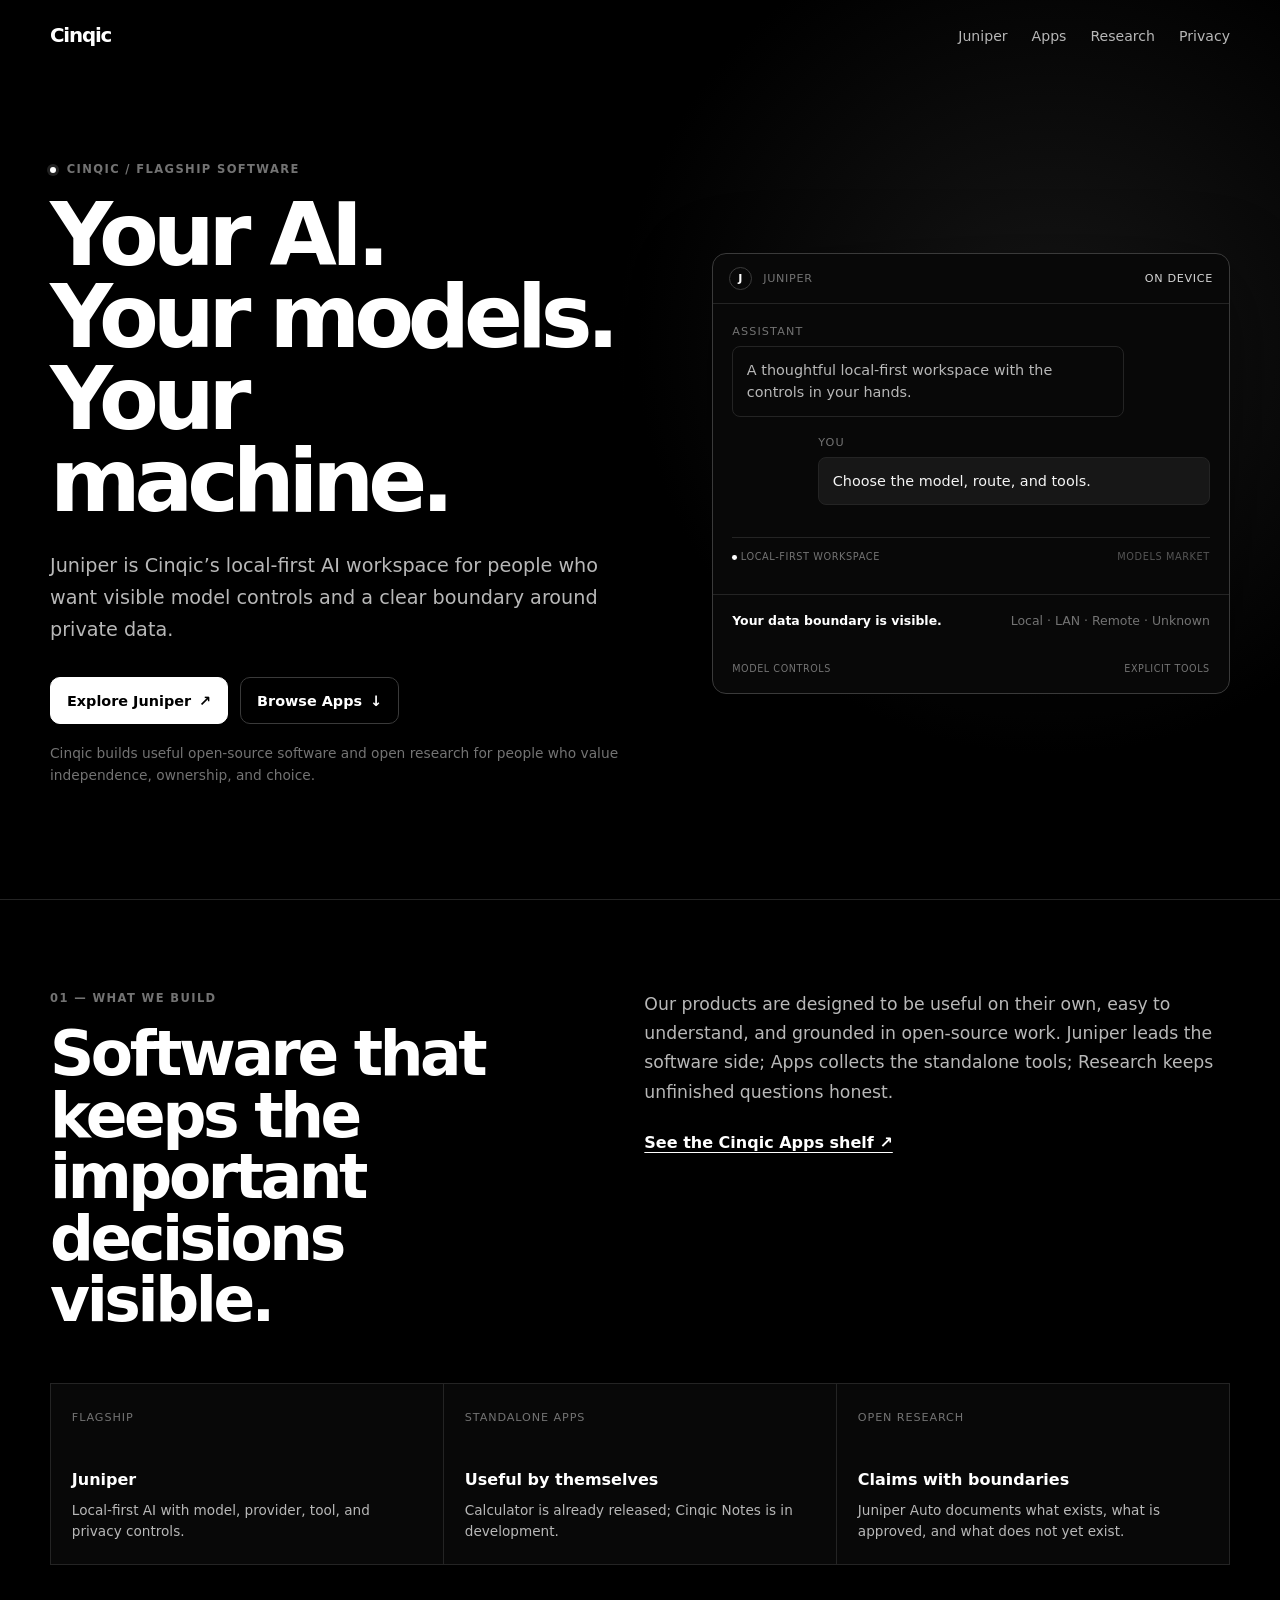
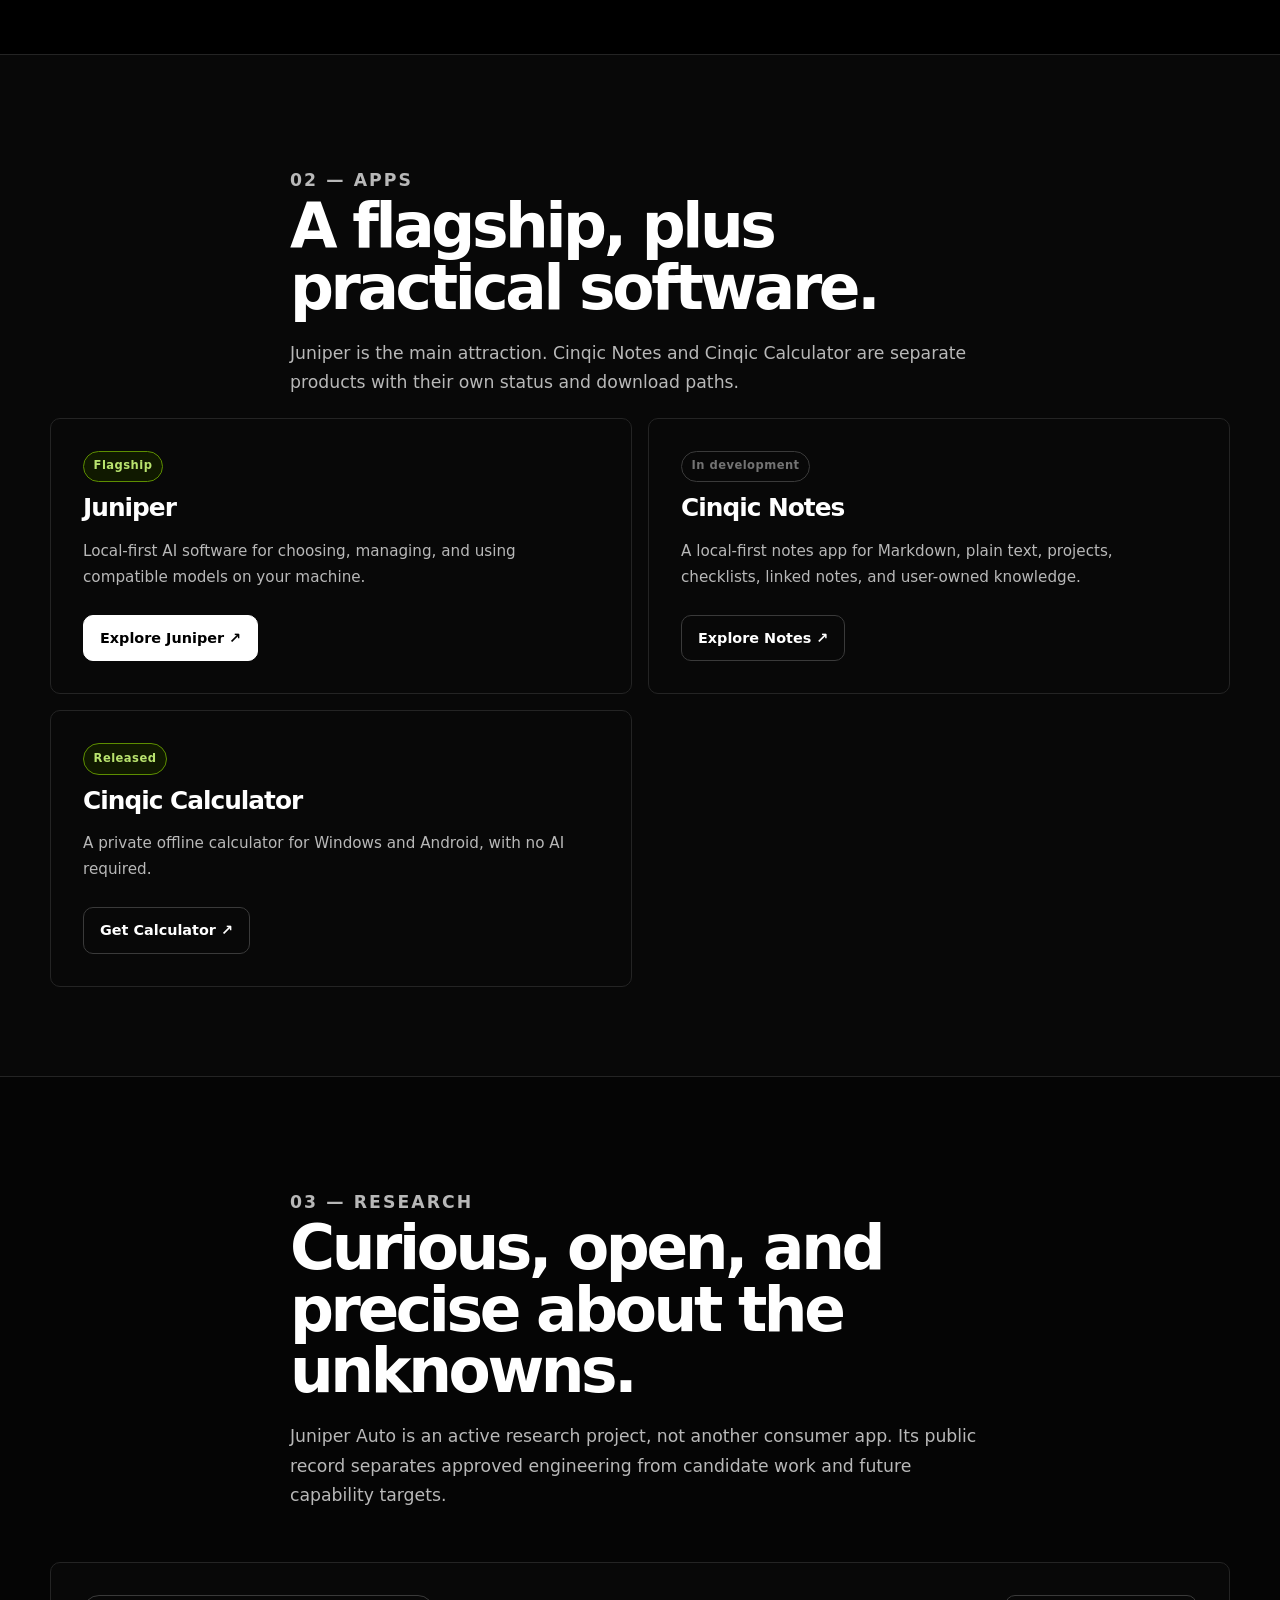
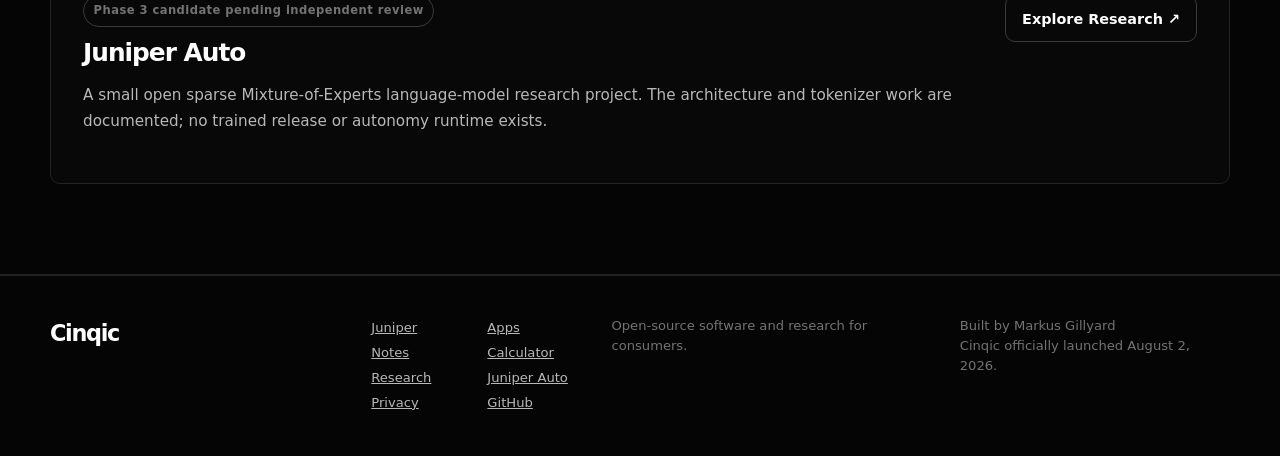
==== commit 63bfad65: "feat: refresh site around Juniper and Apps" ====
--- a/index.html
+++ b/index.html
@@ -3,34 +3,34 @@
 <head>
   <meta charset="utf-8">
   <meta name="viewport" content="width=device-width,initial-scale=1">
-  <meta name="description" content="Cinqic develops open-source software and research projects, including Juniper, Juniper Auto research, and Cinqic Calculator.">
+  <meta name="description" content="Cinqic builds open-source software and research projects, with Juniper as its flagship local-first AI app.">
   <meta name="theme-color" content="#000000">
   <link rel="canonical" href="https://cinqic.com/">
-  <meta property="og:title" content="Cinqic">
-  <meta property="og:description" content="Cinqic develops Juniper, open research, and private software for consumers.">
+  <meta property="og:title" content="Cinqic | Software and research">
+  <meta property="og:description" content="Juniper is Cinqic's flagship local-first AI app, alongside standalone software and open research.">
   <meta property="og:type" content="website">
   <meta property="og:url" content="https://cinqic.com/">
   <meta property="og:image" content="https://cinqic.com/assets/img/cinqic-social.svg">
   <meta name="twitter:card" content="summary_large_image">
-  <meta name="twitter:title" content="Cinqic">
-  <meta name="twitter:description" content="Cinqic develops Juniper, open research, and private software for consumers.">
+  <meta name="twitter:title" content="Cinqic | Software and research">
+  <meta name="twitter:description" content="Juniper is Cinqic's flagship local-first AI app, alongside standalone software and open research.">
   <meta name="twitter:image" content="https://cinqic.com/assets/img/cinqic-social.svg">
   <link rel="icon" href="/favicon.svg" type="image/svg+xml">
   <link rel="manifest" href="/site.webmanifest">
   <link rel="stylesheet" href="/assets/css/site.css">
-  <title>Cinqic</title>
+  <title>Cinqic | Software and research</title>
 </head>
 <body>
   <a class="skip" href="#main-content">Skip to content</a>
   <header class="site-header" data-header>
     <div class="shell header-inner">
-      <a class="wordmark" href="#top" aria-label="Cinqic home">Cinqic</a>
+      <a class="wordmark" href="/" aria-label="Cinqic home">Cinqic</a>
       <button class="menu-button" type="button" aria-expanded="false" aria-controls="site-nav">Menu</button>
       <nav aria-label="Main navigation">
         <ul class="nav-list" id="site-nav">
           <li><a href="/juniper/">Juniper</a></li>
-          <li><a href="/juniper-auto/">Juniper Auto</a></li>
-          <li><a href="/calculator/">Calculator</a></li>
+          <li><a href="/apps/">Apps</a></li>
+          <li><a href="/research/">Research</a></li>
           <li><a href="/privacy/">Privacy</a></li>
         </ul>
       </nav>
@@ -38,60 +38,75 @@
   </header>
 
   <main id="main-content">
-    <section class="hero" id="top" aria-labelledby="hero-title">
-      <div class="shell hero-copy" data-reveal>
-        <p class="eyebrow">Cinqic</p>
-        <h1 id="hero-title" class="hero-word-heading"><span class="word">Research</span> <span class="word">and</span> <span class="word">development,</span> <span class="word">by</span> <span class="word">consumers</span> <span class="word">for</span> <span class="word">consumers.</span></h1>
-        <p class="lede">Cinqic develops open-source AI and software focused on public benefit, user independence, and advancing the open-source community.</p>
-        <div class="button-row">
-          <a class="button secondary" href="#projects">See our projects <span aria-hidden="true">↓</span></a>
+    <section class="hero hero--flagship" aria-labelledby="hero-title">
+      <div class="shell hero-grid">
+        <div class="hero-copy" data-reveal>
+          <p class="hero-kicker"><span class="status-dot" aria-hidden="true"></span> Cinqic / flagship software</p>
+          <h1 id="hero-title">Your AI.<br>Your models.<br>Your machine.</h1>
+          <p class="lede">Juniper is Cinqic&rsquo;s local-first AI workspace for people who want visible model controls and a clear boundary around private data.</p>
+          <div class="button-row">
+            <a class="button primary" href="/juniper/">Explore Juniper <span aria-hidden="true">↗</span></a>
+            <a class="button secondary" href="/apps/">Browse Apps <span aria-hidden="true">↓</span></a>
+          </div>
+          <p class="hero-support">Cinqic builds useful open-source software and open research for people who value independence, ownership, and choice.</p>
+        </div>
+        <div class="product-preview product-preview--flagship" data-reveal aria-label="Juniper product preview">
+          <div class="preview-top"><span class="preview-mark">J</span><span>Juniper</span><span class="preview-local">ON DEVICE</span></div>
+          <div class="preview-body">
+            <div class="preview-message"><span>Assistant</span><p>A thoughtful local-first workspace with the controls in your hands.</p></div>
+            <div class="preview-message user"><span>You</span><p>Choose the model, route, and tools.</p></div>
+            <div class="preview-activity"><span><i class="pulse" aria-hidden="true"></i> Local-first workspace</span><span>Models Market</span></div>
+          </div>
+          <div class="preview-rail"><strong>Your data boundary is visible.</strong><span>Local · LAN · Remote · Unknown</span></div>
+          <div class="preview-footer"><span>Model controls</span><span>Explicit tools</span></div>
         </div>
       </div>
     </section>
 
-    <section class="section" id="projects" aria-labelledby="projects-title">
+    <section class="section" id="what-we-build" aria-labelledby="build-title">
+      <div class="shell split-layout">
+        <div data-reveal><p class="section-index">01 &mdash; What we build</p><h2 id="build-title">Software that keeps the important decisions visible.</h2></div>
+        <div class="intro-copy" data-reveal><p>Our products are designed to be useful on their own, easy to understand, and grounded in open-source work. Juniper leads the software side; Apps collects the standalone tools; Research keeps unfinished questions honest.</p><a class="text-link" href="/apps/">See the Cinqic Apps shelf ↗</a></div>
+      </div>
+      <div class="shell facts-grid" data-reveal>
+        <article><span>Flagship</span><h3>Juniper</h3><p>Local-first AI with model, provider, tool, and privacy controls.</p></article>
+        <article><span>Standalone apps</span><h3>Useful by themselves</h3><p>Calculator is already released; Cinqic Notes is in development.</p></article>
+        <article><span>Open research</span><h3>Claims with boundaries</h3><p>Juniper Auto documents what exists, what is approved, and what does not yet exist.</p></article>
+      </div>
+    </section>
+
+    <section class="section section--soft" id="apps" aria-labelledby="apps-title">
       <div class="shell section-heading" data-reveal>
-        <p class="section-index">Projects</p>
-        <h2 id="projects-title">Research and software.</h2>
-        <p>Three active Cinqic projects: open AI research, local-first AI software, and a standalone privacy-first calculator.</p>
+        <p class="section-index">02 &mdash; Apps</p>
+        <h2 id="apps-title">A flagship, plus practical software.</h2>
+        <p>Juniper is the main attraction. Cinqic Notes and Cinqic Calculator are separate products with their own status and download paths.</p>
       </div>
-      <div class="shell release-grid" data-reveal>
-        <div class="release-intro">
-          <p class="eyebrow">Software</p>
-          <h3>Juniper</h3>
-          <p class="section-lede">Your AI, your models, your machine.</p>
-          <p>A local-first AI workspace for compatible providers and runtimes, with visible model controls and a clear boundary around private data.</p>
-          <div class="button-row"><a class="button primary" href="/juniper/">Explore Juniper <span aria-hidden="true">↗</span></a></div>
-        </div>
-        <div class="release-intro">
-          <p class="eyebrow">Research</p>
-          <h3>Juniper Auto</h3>
-          <p class="section-lede">One small, open, sparse Mixture-of-Experts language model.</p>
-          <p>An open, consumer-scale research project exploring whether one approximately 150M-parameter sparse Mixture-of-Experts language model can become a capable, local, customizable autonomous intelligence system &mdash; not a collection of separate specialist models.</p>
-          <p class="hero-status"><span class="status-dot" aria-hidden="true"></span> Phase 0 foundation approved &middot; in development</p>
-          <div class="button-row">
-            <a class="button primary" href="/juniper-auto/">Explore Juniper Auto <span aria-hidden="true">↗</span></a>
-          </div>
-        </div>
-        <div class="release-intro">
-          <p class="eyebrow">Software</p>
-          <h3>Cinqic Calculator</h3>
-          <p class="section-lede">A free, private, offline calculator for Windows and Android.</p>
-          <p>Standard and scientific math, unit conversion, and financial tools &mdash; with no account, ads, or AI required. Cinqic&rsquo;s first public software product.</p>
-          <div class="button-row">
-            <a class="button primary" href="/calculator/">Get Cinqic Calculator <span aria-hidden="true">↗</span></a>
-          </div>
-        </div>
+      <div class="shell app-grid" data-reveal>
+        <article class="app-card"><span class="status-pill status-pill--active">Flagship</span><h3>Juniper</h3><p>Local-first AI software for choosing, managing, and using compatible models on your machine.</p><div class="button-row"><a class="button primary" href="/juniper/">Explore Juniper ↗</a></div></article>
+        <article class="app-card"><span class="status-pill status-pill--muted">In development</span><h3>Cinqic Notes</h3><p>A local-first notes app for Markdown, plain text, projects, checklists, linked notes, and user-owned knowledge.</p><div class="button-row"><a class="button secondary" href="/notes/">Explore Notes ↗</a></div></article>
+        <article class="app-card"><span class="status-pill status-pill--active">Released</span><h3>Cinqic Calculator</h3><p>A private offline calculator for Windows and Android, with no AI required.</p><div class="button-row"><a class="button secondary" href="/calculator/">Get Calculator ↗</a></div></article>
+      </div>
+    </section>
+
+    <section class="section section--deep" aria-labelledby="research-title">
+      <div class="shell section-heading" data-reveal>
+        <p class="section-index">03 &mdash; Research</p>
+        <h2 id="research-title">Curious, open, and precise about the unknowns.</h2>
+        <p>Juniper Auto is an active research project, not another consumer app. Its public record separates approved engineering from candidate work and future capability targets.</p>
+      </div>
+      <div class="shell research-card" data-reveal>
+        <div><span class="status-pill status-pill--muted">Phase 3 candidate pending independent review</span><h3>Juniper Auto</h3><p>A small open sparse Mixture-of-Experts language-model research project. The architecture and tokenizer work are documented; no trained release or autonomy runtime exists.</p></div>
+        <div class="button-row"><a class="button secondary" href="/research/">Explore Research ↗</a></div>
       </div>
     </section>
   </main>
 
   <footer class="site-footer">
-    <div class="shell footer-grid">
+    <div class="shell footer-grid footer-grid--wide">
       <p class="footer-wordmark">Cinqic</p>
-      <p><a href="/juniper/">Juniper</a><br><a href="/juniper-auto/">Juniper Auto</a><br><a href="/calculator/">Calculator</a><br><a href="/privacy/">Privacy</a></p>
-      <p><a href="https://github.com/Cinqic/cinqic.com" rel="noopener noreferrer">GitHub</a></p>
-      <p>Built by Markus Gillyard</p>
+      <div class="footer-links"><a href="/juniper/">Juniper</a><a href="/apps/">Apps</a><a href="/notes/">Notes</a><a href="/calculator/">Calculator</a><a href="/research/">Research</a><a href="/juniper-auto/">Juniper Auto</a><a href="/privacy/">Privacy</a><a href="https://github.com/Cinqic/cinqic.com" rel="noopener noreferrer">GitHub</a></div>
+      <p class="footer-note">Open-source software and research for consumers.</p>
+      <p class="footer-note">Built by Markus Gillyard<br><span data-company-copy></span></p>
     </div>
   </footer>
   <script src="/assets/js/company.js"></script>
--- a/assets/css/site.css
+++ b/assets/css/site.css
@@ -16,3 +16,85 @@
 .tool-flow{display:grid;gap:0;margin:2rem 0 0;padding:0;list-style:none;counter-reset:tool-step}.tool-flow li{display:grid;grid-template-columns:7rem 1fr;gap:1rem;padding:1rem 0;border-top:1px solid var(--border);counter-increment:tool-step}.tool-flow li:before{content:"0" counter(tool-step);color:var(--text-muted);font-size:.7rem}.tool-flow strong{font-size:.94rem}.tool-flow span{color:var(--text-secondary);font-size:.88rem}.phase-list{display:grid;grid-template-columns:repeat(2,minmax(0,1fr));gap:0;margin-top:3.5rem;padding:0;list-style:none;border-top:1px solid var(--border);counter-reset:phase}.phase-list li{display:grid;grid-template-columns:5.2rem minmax(0,1fr);gap:1rem;padding:1rem 0;border-bottom:1px solid var(--border);counter-increment:phase}.phase-list li:nth-child(odd){padding-right:1.5rem;border-right:1px solid var(--border)}.phase-list li:nth-child(even){padding-left:1.5rem}.phase-list li:before{content:"0" counter(phase);color:var(--text-muted);font-size:.7rem}.phase-list span{color:var(--text-muted);font-size:.72rem}.phase-list strong{font-size:.92rem;font-weight:650}.phase-list em{grid-column:2;color:#fff;font-size:.76rem;font-style:normal}.prose{max-width:780px}.page-hero{min-height:100svh;padding:8rem 0 5rem}.prose h1{margin:.35rem 0 2rem;font-size:clamp(3rem,7vw,6rem);letter-spacing:-.07em;line-height:.95}.prose h2{margin:2.5rem 0 .75rem;font-size:1.35rem;letter-spacing:-.04em}.prose p{color:var(--text-secondary);line-height:1.75}.prose .button{margin-top:1rem}
 @media(max-width:820px){.phase-list{grid-template-columns:1fr}.phase-list li:nth-child(odd),.phase-list li:nth-child(even){padding:1rem 0;border-right:0}.phase-list li:nth-child(odd){border-right:0}.phase-list li:before{content:""}.phase-list li{grid-template-columns:5.2rem minmax(0,1fr)}}
 @media(max-width:560px){.tool-flow li{grid-template-columns:1fr;gap:.35rem}.phase-list li{grid-template-columns:1fr;gap:.35rem}.phase-list em{grid-column:auto}}
+
+/* Current information architecture and shared page primitives. */
+:root{--space:clamp(4rem,7vw,7rem)}
+.hero--flagship{background:radial-gradient(circle at 82% 38%,#171717 0,transparent 27rem)}
+.hero--flagship .hero-copy{max-width:720px}
+.hero--flagship h1{max-width:720px}
+.hero-kicker{display:flex;align-items:center;gap:.65rem;margin:0 0 1rem;color:var(--text-muted);font-size:.72rem;font-weight:750;letter-spacing:.12em;text-transform:uppercase}
+.hero-kicker .status-dot{width:.4rem;height:.4rem;box-shadow:0 0 0 3px #222;animation:none}
+.hero-support{max-width:640px;margin:1.1rem 0 0;color:var(--text-muted);font-size:.86rem;line-height:1.6}
+.hero-support a,.app-card a,.research-card a,.history-note a{color:#fff;text-underline-offset:3px}
+.hero-support a:hover,.app-card a:hover,.research-card a:hover,.history-note a:hover{color:var(--text-secondary)}
+.product-preview--flagship{max-width:520px;margin-left:auto}
+.preview-rail{display:grid;grid-template-columns:1fr auto;gap:1rem;padding:1rem 1.2rem;border-top:1px solid var(--border);color:var(--text-secondary);font-size:.78rem}
+.preview-rail strong{color:#fff;font-weight:650}
+.preview-rail span:last-child{color:var(--text-muted)}
+.section--soft{background:var(--surface)}
+.section--deep{background:#050505}
+.section-heading h2{max-width:760px}
+.section-heading--wide{max-width:860px}
+.section-heading--wide>p{max-width:680px}
+.text-link{display:inline-block;margin-top:1.5rem;color:#fff;font-weight:700;text-underline-offset:4px}
+.text-link:hover{color:var(--text-secondary)}
+.app-featured{display:grid;grid-template-columns:minmax(0,1.2fr) minmax(240px,.8fr);gap:clamp(2rem,7vw,7rem);align-items:start;margin-top:3.5rem;padding:clamp(1.5rem,4vw,3.25rem);border:1px solid var(--border-strong);border-radius:14px;background:linear-gradient(135deg,#111 0%,#080808 72%)}
+.app-featured h2{margin:.35rem 0 .9rem;letter-spacing:-.06em;font-size:clamp(2.8rem,5.8vw,5.5rem);line-height:.94}
+.app-featured-copy>p:not(.eyebrow){max-width:650px;margin:0;color:var(--text-secondary);font-size:1.08rem;line-height:1.7}
+.app-featured-side{display:grid;gap:.75rem}
+.app-featured-side .spec-panel{height:max-content}
+.app-featured-side .button{width:100%}
+.status-pill{display:inline-flex;align-items:center;width:max-content;padding:.36rem .6rem;border:1px solid var(--border-strong);border-radius:99px;color:var(--text-secondary);font-size:.72rem;font-weight:700;letter-spacing:.04em}
+.status-pill--active{border-color:#5d8e00;color:#b9e36e;background:#101900}
+.status-pill--muted{color:var(--text-muted)}
+.app-grid{display:grid;grid-template-columns:repeat(2,minmax(0,1fr));gap:1rem;margin-top:1.25rem}
+.app-card,.research-card,.history-note{padding:clamp(1.25rem,2.5vw,2rem);border:1px solid var(--border);border-radius:var(--radius);background:var(--surface)}
+.app-card{min-height:270px;display:flex;flex-direction:column}
+.app-card h3,.research-card h3{margin:.45rem 0 .7rem;font-size:1.55rem;letter-spacing:-.04em}
+.app-card p,.research-card p,.history-note p{margin:0;color:var(--text-secondary);font-size:.95rem;line-height:1.7}
+.app-card .button-row,.research-card .button-row{margin-top:auto;padding-top:1.5rem}
+.facts-grid{display:grid;grid-template-columns:repeat(3,minmax(0,1fr));gap:1px;margin-top:3.25rem;border:1px solid var(--border);background:var(--border)}
+.facts-grid article{min-height:145px;padding:1.3rem;background:var(--surface)}
+.facts-grid span{color:var(--text-muted);font-size:.7rem;letter-spacing:.08em;text-transform:uppercase}
+.facts-grid h3{margin:2.4rem 0 .45rem;font-size:1rem}
+.facts-grid p{margin:0;color:var(--text-secondary);font-size:.85rem;line-height:1.6}
+.research-card{display:grid;grid-template-columns:1fr auto;gap:1rem;align-items:start;margin-top:3.25rem;background:#080808}
+.research-card .button-row{grid-column:2;grid-row:1 / span 2;margin:0;padding:0}
+.research-card .button{white-space:nowrap}
+.page-hero--compact{min-height:auto;padding:10rem 0 5rem;border-bottom:1px solid var(--border);background:radial-gradient(circle at 78% 24%,#151515 0,transparent 25rem)}
+.page-hero--compact .prose{max-width:850px}
+.page-hero--compact .prose h1{max-width:850px;margin-bottom:1.25rem}
+.page-hero--compact .prose>p:not(.eyebrow):not(.hero-status){max-width:680px;font-size:1.12rem}
+.page-hero--compact .hero-status{margin-top:1.6rem}
+.page-hero--compact .button-row{margin-top:1.6rem}
+.feature-grid{display:grid;grid-template-columns:repeat(2,minmax(0,1fr));gap:1rem;margin-top:3.25rem}
+.feature-card{padding:1.4rem 1.25rem;border-top:1px solid var(--border-strong);background:transparent}
+.feature-card span{color:var(--text-muted);font-size:.7rem;letter-spacing:.08em}
+.feature-card h3{margin:1.8rem 0 .5rem;font-size:1.06rem}
+.feature-card p{margin:0;color:var(--text-secondary);font-size:.9rem;line-height:1.65}
+.release-panel{display:grid;grid-template-columns:minmax(0,1fr) minmax(250px,.85fr);gap:clamp(2rem,8vw,8rem);align-items:start;margin-top:3.25rem;padding-top:1.5rem;border-top:1px solid var(--border)}
+.release-panel h3{margin:0 0 .55rem;font-size:1.2rem}
+.release-panel p{margin:0;color:var(--text-secondary);font-size:.92rem;line-height:1.65}
+.release-panel .button-row{margin-top:1.25rem}
+.link-list{display:grid;gap:.7rem;margin:0;padding:0;list-style:none}
+.link-list li{padding-bottom:.7rem;border-bottom:1px solid var(--border);color:var(--text-secondary);font-size:.85rem;line-height:1.5}
+.link-list li:last-child{border-bottom:0}
+.link-list a{color:#fff;text-underline-offset:3px}
+.callout{margin-top:2rem;padding:1rem 1.15rem;border-left:2px solid #fff;background:var(--surface);color:var(--text-secondary);font-size:.88rem;line-height:1.65}
+.callout strong{color:#fff}
+.phase-summary{display:grid;grid-template-columns:repeat(4,minmax(0,1fr));gap:1px;margin-top:3.25rem;border:1px solid var(--border);background:var(--border)}
+.phase-summary article{min-height:170px;padding:1.2rem;background:#080808}
+.phase-summary span{color:var(--text-muted);font-size:.7rem;letter-spacing:.08em;text-transform:uppercase}
+.phase-summary h3{margin:2rem 0 .45rem;font-size:1rem}
+.phase-summary p{margin:0;color:var(--text-secondary);font-size:.82rem;line-height:1.55}
+.research-detail{display:grid;grid-template-columns:minmax(0,1fr) minmax(240px,.75fr);gap:clamp(2rem,8vw,8rem);align-items:start;margin-top:3.25rem}
+.research-detail h3{margin:0 0 .7rem;font-size:1.35rem;letter-spacing:-.03em}
+.research-detail p{margin:0;color:var(--text-secondary);font-size:.95rem;line-height:1.7}
+.history-note{margin-top:1.25rem;background:#080808}
+.history-note .eyebrow{margin-bottom:.55rem}
+.footer-grid--wide{grid-template-columns:1.1fr .8fr 1.2fr 1fr}
+.footer-links{display:grid;grid-template-columns:repeat(2,minmax(0,1fr));gap:0 1rem}
+.footer-links a{line-height:1.9}
+.footer-note{color:var(--text-muted)}
+@media(max-width:820px){.app-featured,.release-panel,.research-detail{grid-template-columns:1fr}.product-preview--flagship{margin:0;max-width:600px}.app-grid{grid-template-columns:1fr}.facts-grid{grid-template-columns:1fr}.research-card{grid-template-columns:1fr}.research-card .button-row{grid-column:auto;grid-row:auto;margin-top:.75rem}.phase-summary{grid-template-columns:repeat(2,minmax(0,1fr))}.footer-grid--wide{grid-template-columns:repeat(2,1fr)}}
+@media(max-width:560px){.phase-summary,.feature-grid{grid-template-columns:1fr}.app-featured{padding:1.25rem}.footer-grid--wide{grid-template-columns:1fr}.footer-links{grid-template-columns:1fr}.release-panel{padding-top:1rem}}
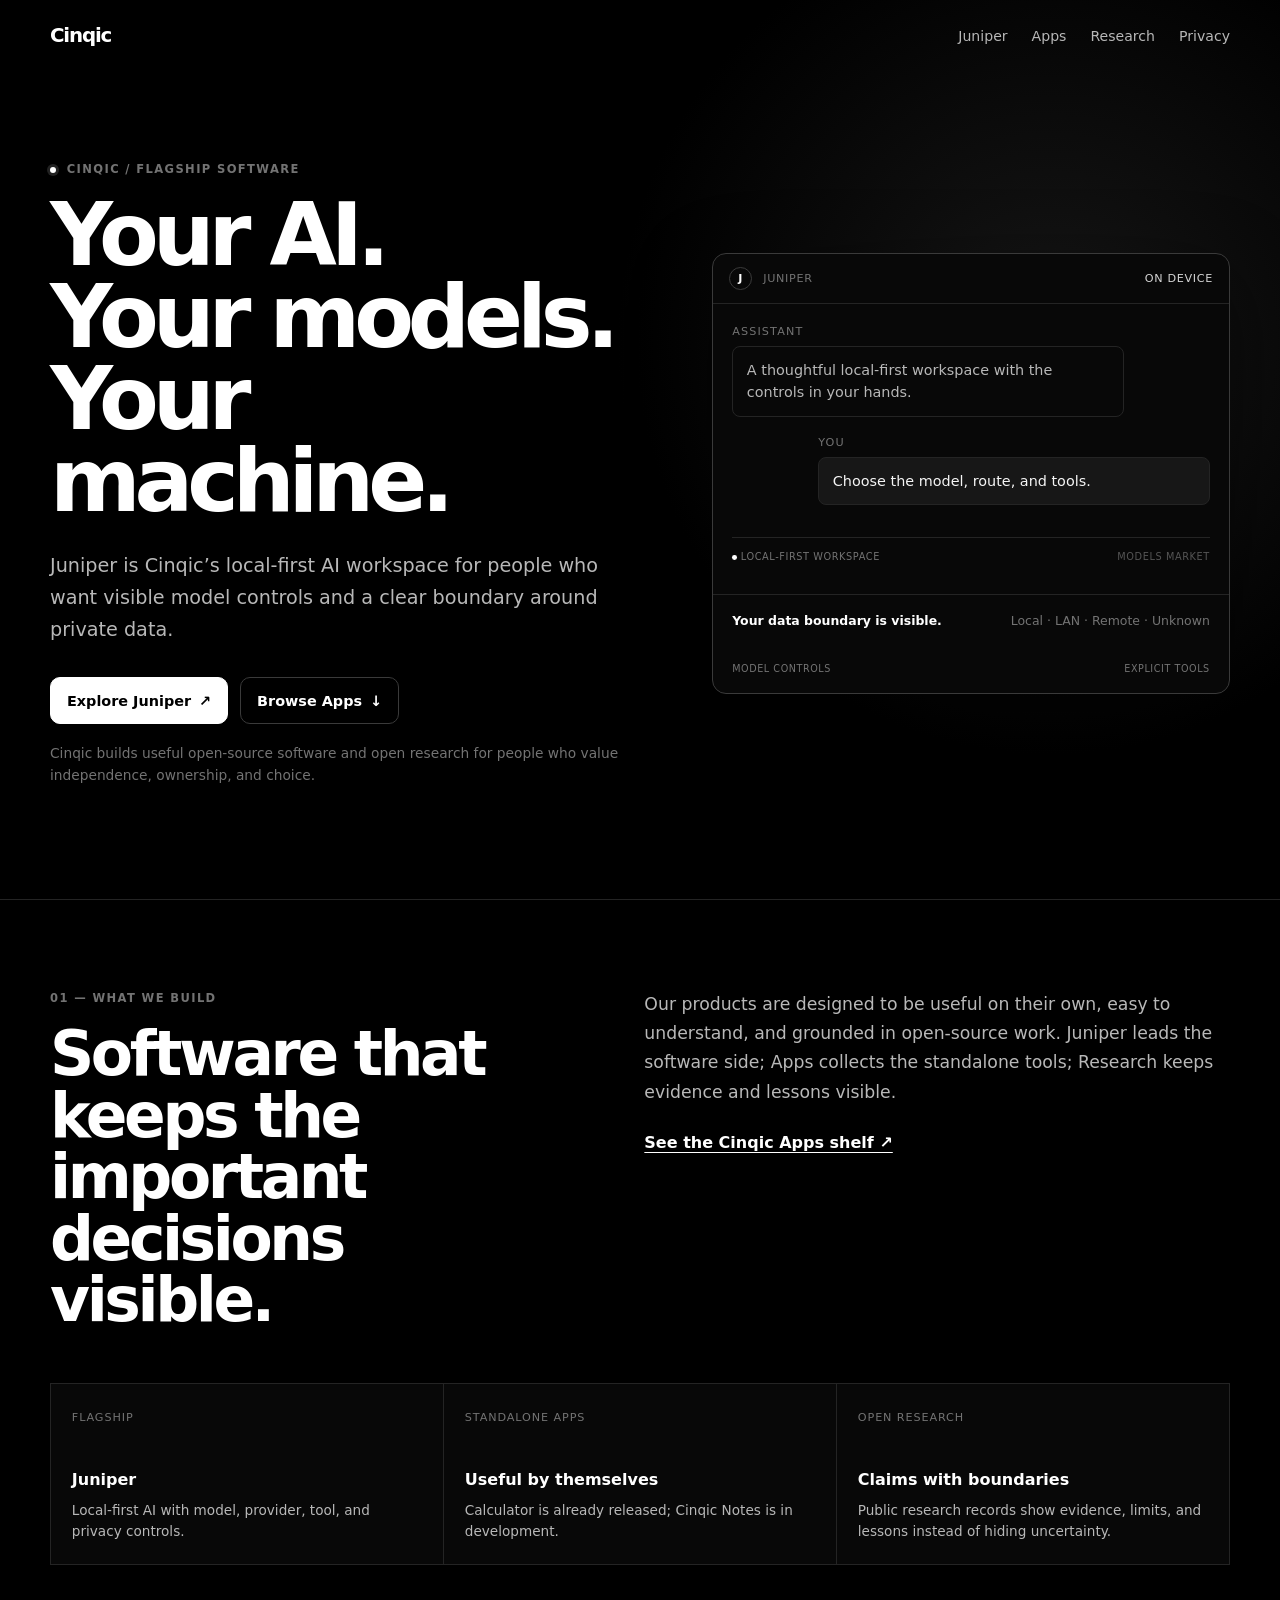
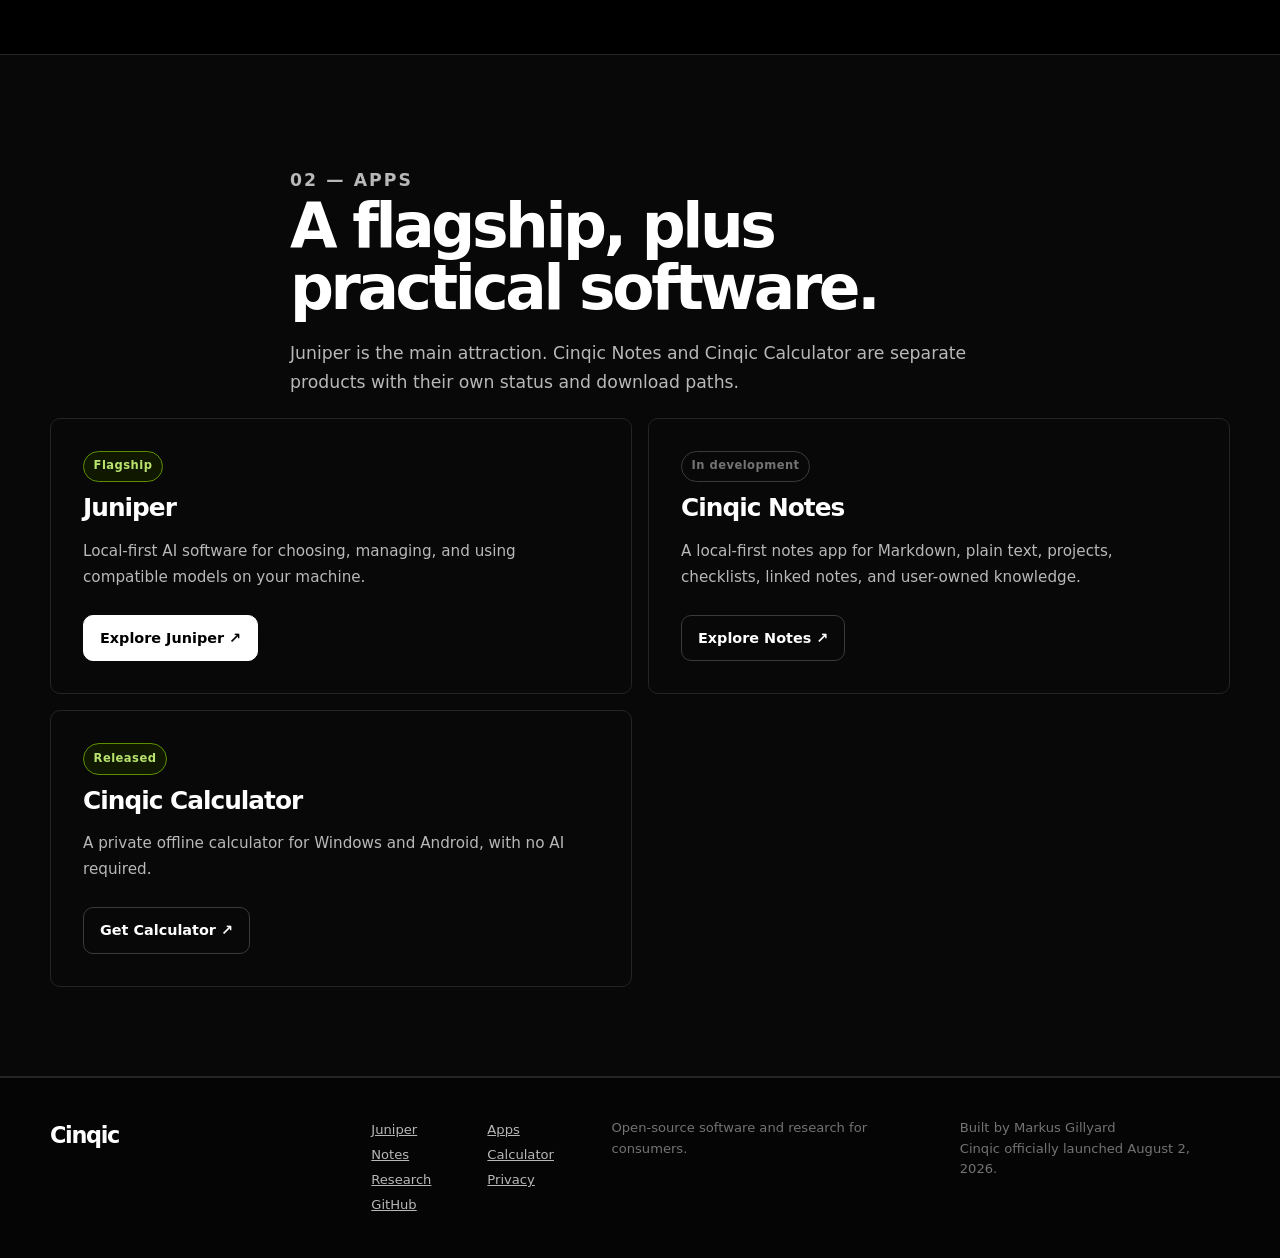
==== commit fbd4e713: "site: remove Juniper Auto from active surfaces" ====
--- a/index.html
+++ b/index.html
@@ -66,12 +66,12 @@
     <section class="section" id="what-we-build" aria-labelledby="build-title">
       <div class="shell split-layout">
         <div data-reveal><p class="section-index">01 &mdash; What we build</p><h2 id="build-title">Software that keeps the important decisions visible.</h2></div>
-        <div class="intro-copy" data-reveal><p>Our products are designed to be useful on their own, easy to understand, and grounded in open-source work. Juniper leads the software side; Apps collects the standalone tools; Research keeps unfinished questions honest.</p><a class="text-link" href="/apps/">See the Cinqic Apps shelf ↗</a></div>
+        <div class="intro-copy" data-reveal><p>Our products are designed to be useful on their own, easy to understand, and grounded in open-source work. Juniper leads the software side; Apps collects the standalone tools; Research keeps evidence and lessons visible.</p><a class="text-link" href="/apps/">See the Cinqic Apps shelf ↗</a></div>
       </div>
       <div class="shell facts-grid" data-reveal>
         <article><span>Flagship</span><h3>Juniper</h3><p>Local-first AI with model, provider, tool, and privacy controls.</p></article>
         <article><span>Standalone apps</span><h3>Useful by themselves</h3><p>Calculator is already released; Cinqic Notes is in development.</p></article>
-        <article><span>Open research</span><h3>Claims with boundaries</h3><p>Juniper Auto documents what exists, what is approved, and what does not yet exist.</p></article>
+        <article><span>Open research</span><h3>Claims with boundaries</h3><p>Public research records show evidence, limits, and lessons instead of hiding uncertainty.</p></article>
       </div>
     </section>
 
@@ -88,23 +88,12 @@
       </div>
     </section>
 
-    <section class="section section--deep" aria-labelledby="research-title">
-      <div class="shell section-heading" data-reveal>
-        <p class="section-index">03 &mdash; Research</p>
-        <h2 id="research-title">Curious, open, and precise about the unknowns.</h2>
-        <p>Juniper Auto is an active research project, not another consumer app. Its public record separates approved engineering from candidate work and future capability targets.</p>
-      </div>
-      <div class="shell research-card" data-reveal>
-        <div><span class="status-pill status-pill--muted">Phase 3 candidate pending independent review</span><h3>Juniper Auto</h3><p>A small open sparse Mixture-of-Experts language-model research project. The architecture and tokenizer work are documented; no trained release or autonomy runtime exists.</p></div>
-        <div class="button-row"><a class="button secondary" href="/research/">Explore Research ↗</a></div>
-      </div>
-    </section>
   </main>
 
   <footer class="site-footer">
     <div class="shell footer-grid footer-grid--wide">
       <p class="footer-wordmark">Cinqic</p>
-      <div class="footer-links"><a href="/juniper/">Juniper</a><a href="/apps/">Apps</a><a href="/notes/">Notes</a><a href="/calculator/">Calculator</a><a href="/research/">Research</a><a href="/juniper-auto/">Juniper Auto</a><a href="/privacy/">Privacy</a><a href="https://github.com/Cinqic/cinqic.com" rel="noopener noreferrer">GitHub</a></div>
+      <div class="footer-links"><a href="/juniper/">Juniper</a><a href="/apps/">Apps</a><a href="/notes/">Notes</a><a href="/calculator/">Calculator</a><a href="/research/">Research</a><a href="/privacy/">Privacy</a><a href="https://github.com/Cinqic/cinqic.com" rel="noopener noreferrer">GitHub</a></div>
       <p class="footer-note">Open-source software and research for consumers.</p>
       <p class="footer-note">Built by Markus Gillyard<br><span data-company-copy></span></p>
     </div>
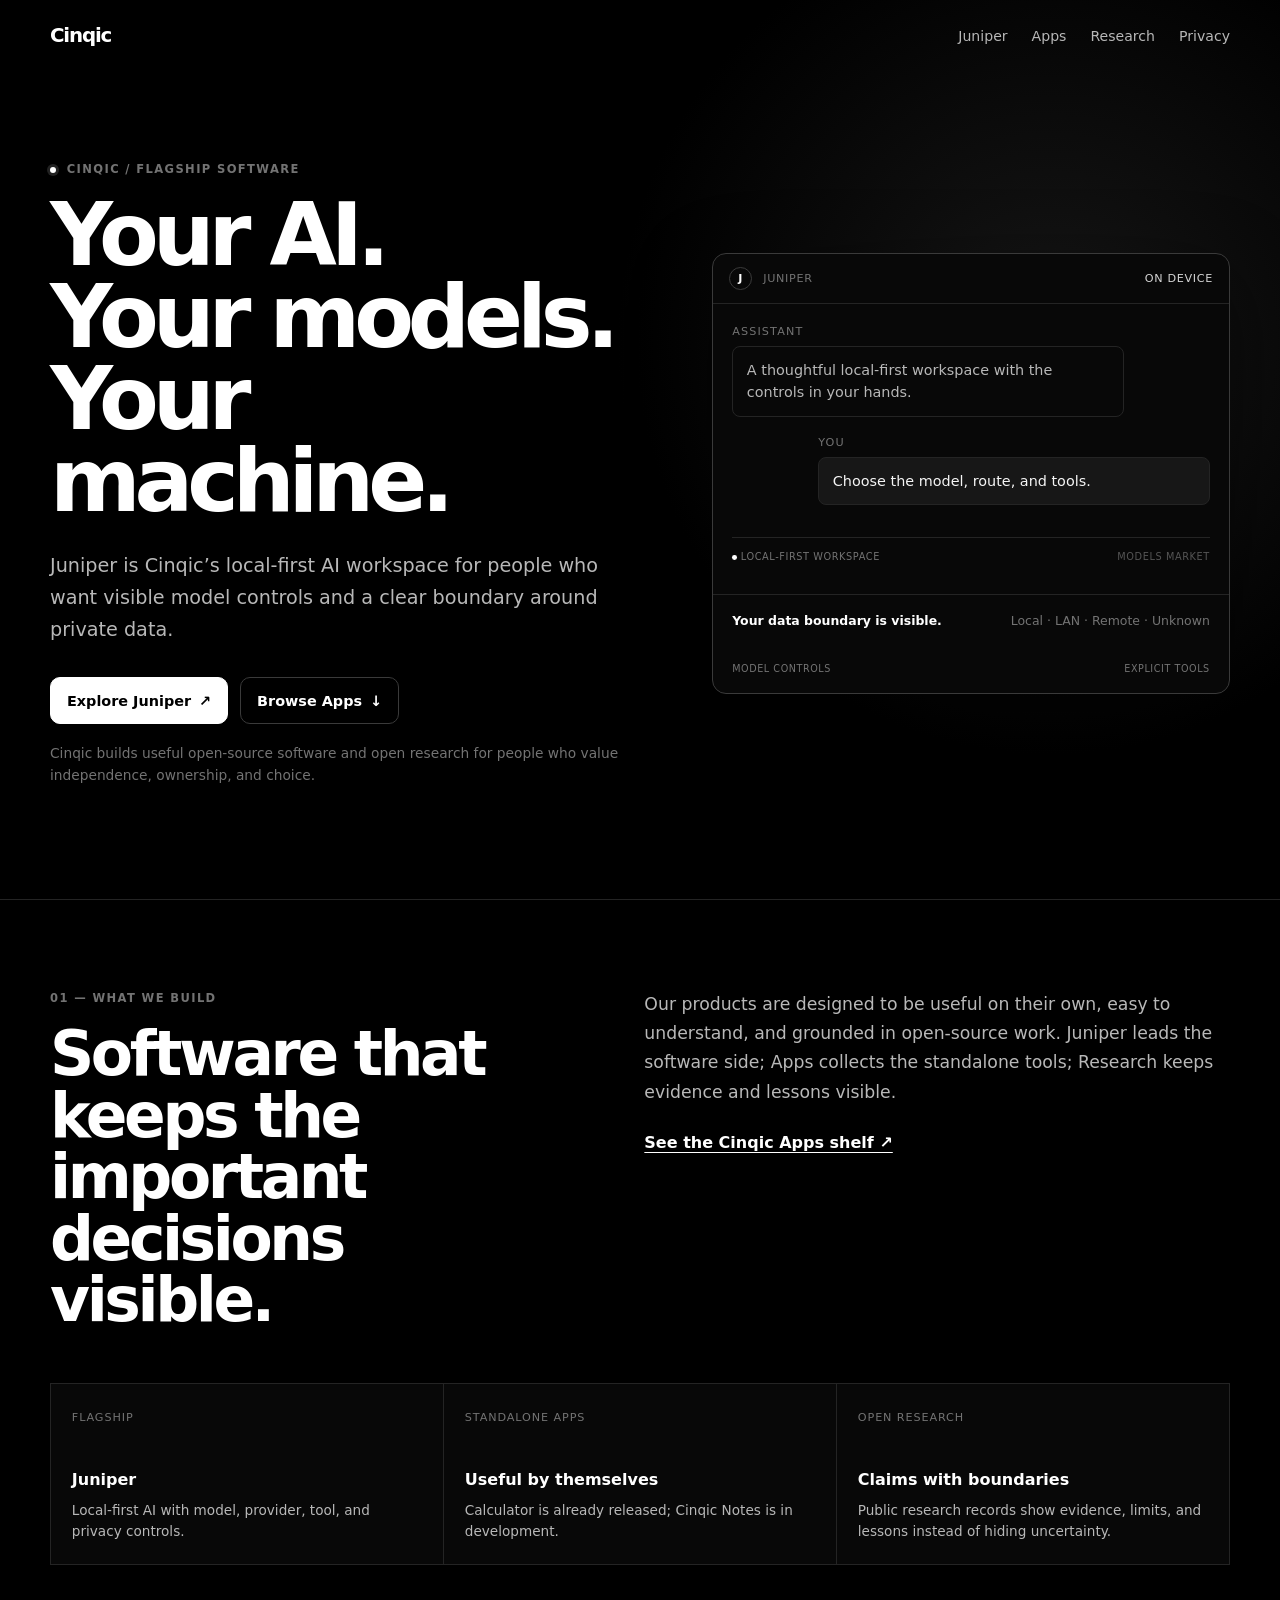
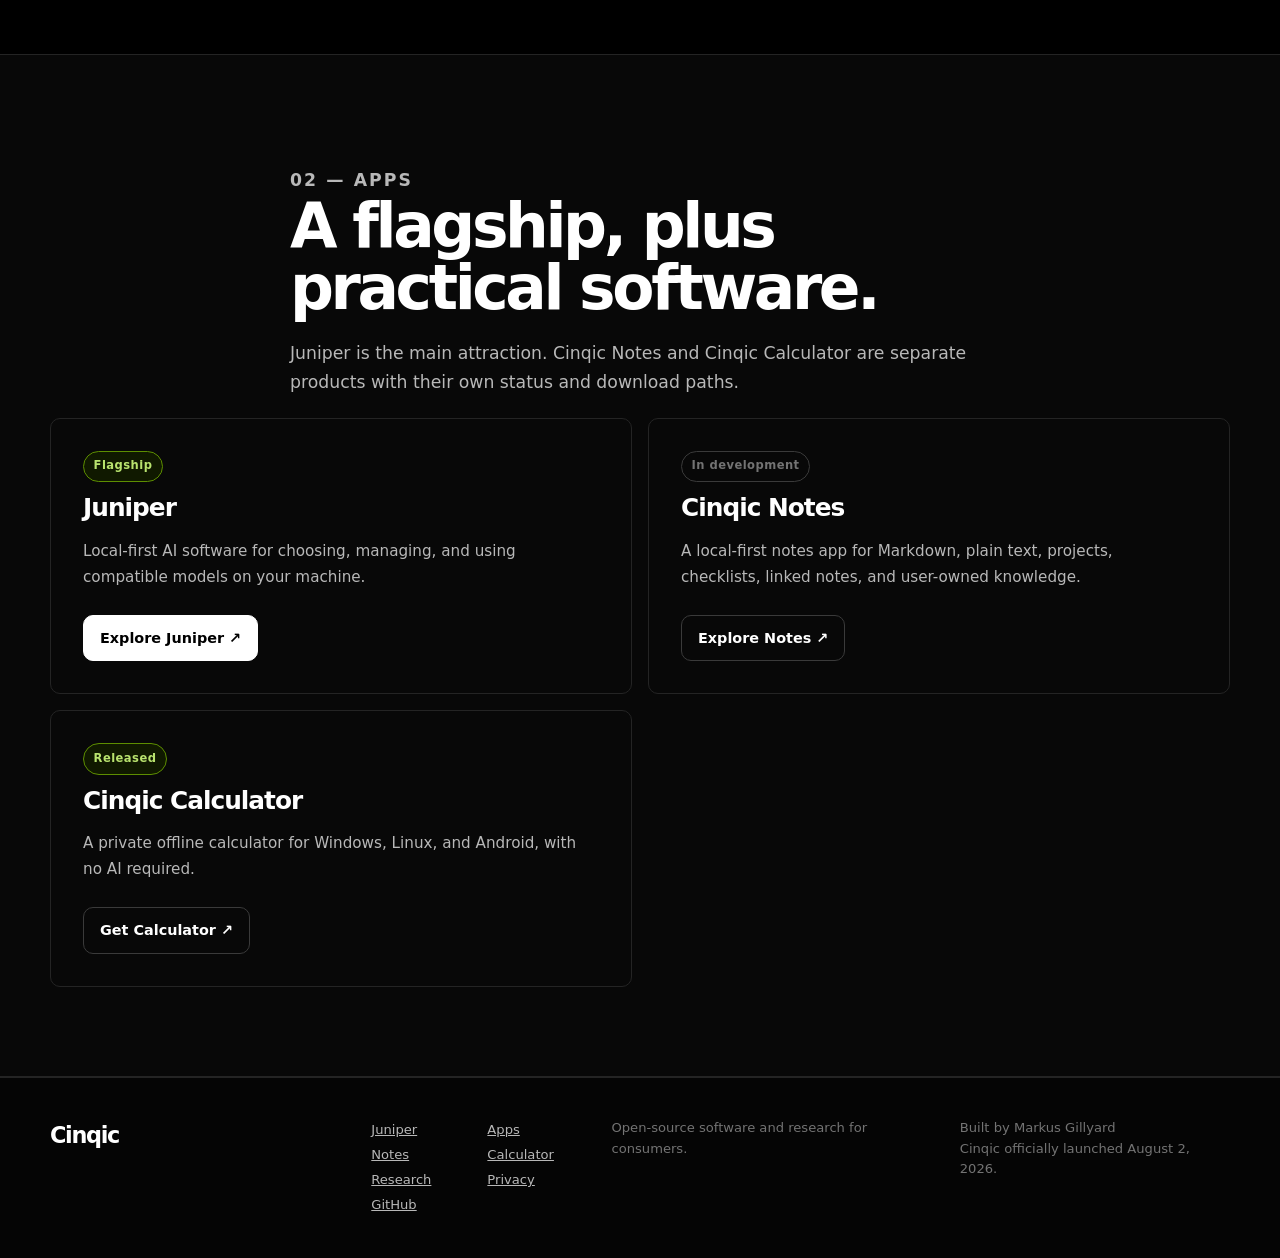
==== commit 241dc5b1: "docs: refresh Cinqic website project information Reconcile public copy with the current canonical st" ====
--- a/index.html
+++ b/index.html
@@ -84,7 +84,7 @@
       <div class="shell app-grid" data-reveal>
         <article class="app-card"><span class="status-pill status-pill--active">Flagship</span><h3>Juniper</h3><p>Local-first AI software for choosing, managing, and using compatible models on your machine.</p><div class="button-row"><a class="button primary" href="/juniper/">Explore Juniper ↗</a></div></article>
         <article class="app-card"><span class="status-pill status-pill--muted">In development</span><h3>Cinqic Notes</h3><p>A local-first notes app for Markdown, plain text, projects, checklists, linked notes, and user-owned knowledge.</p><div class="button-row"><a class="button secondary" href="/notes/">Explore Notes ↗</a></div></article>
-        <article class="app-card"><span class="status-pill status-pill--active">Released</span><h3>Cinqic Calculator</h3><p>A private offline calculator for Windows and Android, with no AI required.</p><div class="button-row"><a class="button secondary" href="/calculator/">Get Calculator ↗</a></div></article>
+        <article class="app-card"><span class="status-pill status-pill--active">Released</span><h3>Cinqic Calculator</h3><p>A private offline calculator for Windows, Linux, and Android, with no AI required.</p><div class="button-row"><a class="button secondary" href="/calculator/">Get Calculator ↗</a></div></article>
       </div>
     </section>
 
--- a/assets/css/site.css
+++ b/assets/css/site.css
@@ -1,7 +1,7 @@
 :root{--background:#000;--surface:#080808;--surface-elevated:#101010;--surface-soft:#161616;--text-primary:#fff;--text-secondary:#b8b8b8;--text-muted:#737373;--border:#242424;--border-strong:#3a3a3a;--accent:#fff;--accent-contrast:#000;--max:1180px;--radius:10px;--space:clamp(4.5rem,9vw,9rem)}
-.juniper-identity{display:flex;align-items:center;gap:.55rem}.juniper-identity img{width:22px;height:22px;object-fit:contain}.interface-concept{background:#050505}.interface-concept-layout{display:grid;grid-template-columns:minmax(250px,.7fr) minmax(0,1fr);gap:clamp(2.5rem,10vw,10rem);align-items:center}.interface-figure{max-width:390px;margin:0 auto}.interface-image-frame{overflow:hidden;border:1px solid var(--border-strong);border-radius:14px;background:#000;aspect-ratio:2/3}.interface-image-frame img{display:block;width:100%;height:100%;object-fit:cover}.interface-figure figcaption{margin-top:.8rem;color:var(--text-muted);font-size:.78rem;line-height:1.5}.interface-copy h2{margin:0;letter-spacing:-.055em;font-size:clamp(2.3rem,4.8vw,4.8rem);line-height:1}.interface-copy>p:not(.section-index){max-width:570px;margin:1.3rem 0 0;color:var(--text-secondary);font-size:clamp(1rem,1.35vw,1.12rem);line-height:1.7}
+.juniper-identity{display:flex;align-items:center;gap:.55rem}.juniper-identity img{width:22px;height:22px;object-fit:contain}.interface-concept{background:#050505}.interface-concept-layout{display:grid;grid-template-columns:minmax(250px,.7fr) minmax(0,1fr);gap:clamp(2.5rem,10vw,10rem);align-items:center}.interface-figure{max-width:520px;margin:0 auto}.interface-image-frame{overflow:hidden;border:1px solid var(--border-strong);border-radius:14px;background:#000}.interface-image-frame img{display:block;width:100%;height:auto}.interface-figure figcaption{margin-top:.8rem;color:var(--text-muted);font-size:.78rem;line-height:1.5}.interface-copy h2{margin:0;letter-spacing:-.055em;font-size:clamp(2.3rem,4.8vw,4.8rem);line-height:1}.interface-copy>p:not(.section-index){max-width:570px;margin:1.3rem 0 0;color:var(--text-secondary);font-size:clamp(1rem,1.35vw,1.12rem);line-height:1.7}
 *{box-sizing:border-box}html{scroll-behavior:smooth;background:var(--background)}body{margin:0;background:var(--background);color:var(--text-primary);font-family:Inter,Geist,ui-sans-serif,system-ui,-apple-system,BlinkMacSystemFont,"Segoe UI",sans-serif;font-size:16px;line-height:1.55;overflow-x:hidden}body.menu-open{overflow:hidden}a{color:inherit}button{font:inherit}.shell{width:min(calc(100% - 2.5rem),var(--max));margin:auto}.skip{position:absolute;z-index:20;left:1rem;top:-4rem;background:#fff;color:#000;padding:.65rem 1rem;border-radius:0 0 7px 7px;font-weight:700}.skip:focus{top:0}.site-header{position:fixed;z-index:10;top:0;left:0;right:0;transition:background .25s,border-color .25s,backdrop-filter .25s}.site-header.is-scrolled{background:rgba(0,0,0,.84);border-bottom:1px solid var(--border);backdrop-filter:blur(14px)}.header-inner{height:72px;display:flex;align-items:center;gap:1.5rem}.wordmark,.footer-wordmark{font-size:1.24rem;font-weight:800;letter-spacing:-.06em;text-decoration:none}nav{margin-left:auto}.nav-list{display:flex;gap:1.5rem;list-style:none;padding:0;margin:0}.nav-list a{color:var(--text-secondary);font-size:.88rem;text-decoration:none;transition:color .2s}.nav-list a:hover,.nav-list a:focus-visible{color:#fff}.header-cta{border:1px solid var(--border-strong);border-radius:8px;padding:.48rem .72rem;font-size:.8rem;font-weight:700;text-decoration:none;white-space:nowrap;transition:background .2s,color .2s,transform .2s}.header-cta:hover{background:#fff;color:#000;transform:translateY(-1px)}.menu-button{display:none;border:1px solid var(--border-strong);border-radius:8px;background:transparent;color:#fff;padding:.45rem .7rem}.hero{min-height:100svh;display:flex;align-items:center;padding:7.5rem 0 4.5rem;border-bottom:1px solid var(--border);background:radial-gradient(circle at 75% 40%,#151515 0,transparent 30rem)}.hero-grid{display:grid;grid-template-columns:minmax(0,1.05fr) minmax(360px,.95fr);gap:clamp(2.5rem,7vw,7rem);align-items:center}.eyebrow,.section-index{margin:0 0 1rem;color:var(--text-muted);font-size:.72rem;font-weight:750;letter-spacing:.12em;text-transform:uppercase}.hero h1{max-width:750px;margin:0;letter-spacing:-.07em;font-size:clamp(3rem,6.8vw,6.65rem);line-height:.94}.lede{max-width:630px;margin:1.75rem 0 0;color:var(--text-secondary);font-size:clamp(1rem,1.5vw,1.2rem);line-height:1.65}.button-row{display:flex;flex-wrap:wrap;gap:.75rem;margin-top:2rem}.button{display:inline-flex;align-items:center;justify-content:center;gap:.5rem;min-height:46px;padding:.7rem 1rem;border:1px solid #fff;border-radius:var(--radius);font-size:.9rem;font-weight:750;text-decoration:none;transition:background .2s,color .2s,transform .2s}.button:hover{transform:translateY(-2px)}.button.primary{background:#fff;color:#000}.button.primary:hover{background:#dcdcdc}.button.secondary{border-color:var(--border-strong);color:#fff}.button.secondary:hover{background:#fff;color:#000}.hero-status,.launch-note{font-size:.82rem;color:var(--text-secondary)}.hero-status{display:flex;align-items:center;gap:.5rem;margin:2.5rem 0 0}.launch-note{margin:.45rem 0 0}.status-dot,.pulse{width:.45rem;height:.45rem;border-radius:50%;background:#fff;display:inline-block;box-shadow:0 0 0 4px #222;animation:blink 2.5s ease-in-out infinite}.product-preview{background:var(--surface);border:1px solid var(--border-strong);border-radius:14px;overflow:hidden;box-shadow:0 24px 80px rgba(0,0,0,.45);transform:perspective(1100px) rotateX(var(--tilt-x,0)) rotateY(var(--tilt-y,0));transition:transform .18s ease}.preview-top,.preview-footer,.preview-activity{display:flex;align-items:center;gap:.7rem;color:var(--text-muted);font-size:.7rem;letter-spacing:.06em;text-transform:uppercase}.preview-top{padding:.8rem 1rem;border-bottom:1px solid var(--border)}.preview-mark{display:grid;place-items:center;width:23px;height:23px;border:1px solid var(--border-strong);border-radius:50%;color:#fff;font-weight:800}.preview-local{margin-left:auto;color:#d4d4d4}.preview-body{padding:1.2rem}.preview-message{max-width:82%;margin-bottom:1.1rem}.preview-message span{display:block;margin-bottom:.35rem;color:var(--text-muted);font-size:.7rem;text-transform:uppercase;letter-spacing:.1em}.preview-message p{margin:0;padding:.75rem .85rem;border:1px solid var(--border);border-radius:8px;color:var(--text-secondary);font-size:.9rem}.preview-message.user{margin-left:auto}.preview-message.user p{background:#171717;color:#f5f5f5}.preview-activity{justify-content:space-between;margin-top:2rem;padding:.65rem 0;border-top:1px solid var(--border);font-size:.61rem}.preview-activity span:last-child{color:#555}.pulse{width:.3rem;height:.3rem;box-shadow:none}.preview-input{display:flex;align-items:center;justify-content:space-between;margin:0 1.2rem;padding:.75rem .85rem;border:1px solid var(--border-strong);border-radius:8px;color:var(--text-muted);font-size:.82rem}.preview-input button{display:grid;place-items:center;width:24px;height:24px;border:0;border-radius:5px;background:#fff;color:#000;font-weight:800}.preview-footer{justify-content:space-between;padding:1rem 1.2rem;font-size:.6rem}.section{padding:var(--space) 0;border-bottom:1px solid var(--border)}.split-layout{display:grid;grid-template-columns:minmax(0,.9fr) minmax(0,1.1fr);gap:clamp(2rem,9vw,10rem);align-items:start}.section h2,.choice-section h2,.closing h2{margin:0;letter-spacing:-.055em;font-size:clamp(2.3rem,4.8vw,4.8rem);line-height:1}.intro-copy p,.section-heading>p,.development-intro>p,.company-grid>div>p{margin:0;color:var(--text-secondary);font-size:clamp(1rem,1.35vw,1.12rem);line-height:1.7}.principles-grid{display:grid;grid-template-columns:repeat(4,1fr);margin-top:clamp(3rem,7vw,6rem);border-top:1px solid var(--border)}.principles-grid article{min-height:220px;padding:1.3rem 1.25rem;border-right:1px solid var(--border);transition:background .2s}.principles-grid article:first-child{border-left:1px solid var(--border)}.principles-grid article:hover{background:var(--surface)}.principles-grid span{color:var(--text-muted);font-size:.7rem}.principles-grid h3{margin:4rem 0 .6rem;font-size:1.02rem}.principles-grid p{margin:0;color:var(--text-secondary);font-size:.88rem}.development{background:var(--surface)}.development-grid,.company-grid{display:grid;grid-template-columns:repeat(2,minmax(0,1fr));gap:clamp(2.5rem,9vw,9rem);align-items:start}.development-intro h2{margin:.35rem 0;letter-spacing:-.06em;font-size:clamp(3.5rem,6vw,6rem);line-height:.9}.section-lede{margin-bottom:1.7rem!important;color:#fff!important;font-size:1.2rem!important}.spec-panel{margin:0;border:1px solid var(--border-strong);border-radius:var(--radius);overflow:hidden}.spec-panel div{display:grid;grid-template-columns:45% 1fr;gap:1rem;padding:1rem 1.1rem;border-bottom:1px solid var(--border)}.spec-panel div:last-child{border:0}.spec-panel dt{color:var(--text-muted);font-size:.75rem;text-transform:uppercase;letter-spacing:.08em}.spec-panel dd{margin:0;color:var(--text-secondary);font-size:.9rem}.system-row{display:flex;align-items:center;flex-wrap:wrap;gap:.65rem;margin-top:4rem;padding-top:1.4rem;border-top:1px solid var(--border);color:var(--text-muted);font-size:.78rem}.system-row i{width:14px;height:1px;background:var(--border-strong)}.system-row strong{color:#fff;font-weight:650}.section-heading{max-width:700px}.section-heading>p{margin-top:1.3rem}.ecosystem-layout{display:grid;grid-template-columns:minmax(0,1.4fr) minmax(260px,.6fr);gap:clamp(2rem,6vw,6rem);margin-top:4rem;align-items:center}.orbit{position:relative;min-height:480px;border:1px solid var(--border);border-radius:14px;background:radial-gradient(circle at center,#141414 0,transparent 34%),linear-gradient(90deg,transparent calc(50% - .5px),#222 calc(50% - .5px),#222 calc(50% + .5px),transparent calc(50% + .5px)),linear-gradient(transparent calc(50% - .5px),#222 calc(50% - .5px),#222 calc(50% + .5px),transparent calc(50% + .5px))}.orbit:before,.orbit:after{content:"";position:absolute;border:1px solid #282828;border-radius:50%;inset:18% 26%}.orbit:after{inset:7% 15%;border-style:dashed}.orbit-core{position:absolute;top:50%;left:50%;z-index:1;display:flex;flex-direction:column;align-items:center;justify-content:center;width:108px;height:108px;transform:translate(-50%,-50%);border:1px solid #fff;border-radius:50%;background:#fff;color:#000;font-size:1.05rem;font-weight:800;letter-spacing:-.04em}.orbit-core small{font-size:.58rem;font-weight:600;letter-spacing:.04em;text-transform:uppercase}.orbit-item{position:absolute;z-index:2;border:1px solid var(--border-strong);border-radius:7px;background:#0c0c0c;color:var(--text-secondary);padding:.55rem .65rem;font-size:.76rem;text-align:left;cursor:pointer;transition:background .2s,color .2s,border-color .2s,transform .2s}.orbit-item:hover,.orbit-item:focus-visible,.orbit-item.active{border-color:#fff;background:#fff;color:#000;transform:translateY(-2px)}.orbit-item span{margin-right:.35rem;font-size:.58rem;opacity:.7}.orbit-item:nth-of-type(2){top:12%;left:12%}.orbit-item:nth-of-type(3){top:12%;right:12%}.orbit-item:nth-of-type(4){top:46%;left:5%}.orbit-item:nth-of-type(5){top:46%;right:5%}.orbit-item:nth-of-type(6){bottom:12%;left:12%}.orbit-item:nth-of-type(7){bottom:12%;right:12%}.ecosystem-detail{border-left:1px solid var(--border-strong);padding-left:1.5rem}.ecosystem-detail h3{margin:0 0 .85rem;font-size:1.6rem;letter-spacing:-.04em}.ecosystem-detail>p:not(.eyebrow){margin:0;color:var(--text-secondary)}.detail-note{margin-top:1.5rem!important;color:var(--text-muted)!important;font-size:.78rem}.philosophy{background:#050505}.philosophy-list{display:grid;grid-template-columns:repeat(2,1fr);margin-top:4.5rem;border-top:1px solid var(--border)}.philosophy-list article{padding:1.35rem 0;display:grid;grid-template-columns:1fr 1.1fr;gap:1.5rem;border-bottom:1px solid var(--border)}.philosophy-list article:nth-child(odd){padding-right:2rem;border-right:1px solid var(--border)}.philosophy-list article:nth-child(even){padding-left:2rem}.philosophy-list h3{margin:0;font-size:.95rem}.philosophy-list p{margin:0;color:var(--text-secondary);font-size:.88rem}.philosophy-close{max-width:760px;margin-top:4rem}.philosophy-close p{margin:0;color:#fff;font-size:clamp(1.35rem,2.1vw,2rem);line-height:1.35;letter-spacing:-.03em}.philosophy-close small{display:block;margin-top:1.1rem;color:var(--text-muted)}.choice-section{padding:var(--space) 0;border-bottom:1px solid var(--border);background:#fff;color:#000}.choice-section h2{max-width:700px}.choice-section p:last-child{max-width:770px;margin:1.5rem 0 0;font-size:clamp(1.1rem,1.7vw,1.4rem);line-height:1.55}.choice-section .section-index{color:#555}.company-grid>div>p:first-of-type{margin-top:1.4rem}.company-grid .launch-note{margin-top:1rem!important;font-size:.82rem}.value-list{display:grid;grid-template-columns:repeat(2,1fr);gap:0;margin:0;padding:0;list-style:none;counter-reset:value;border-top:1px solid var(--border)}.value-list li{counter-increment:value;padding:.85rem 0;border-bottom:1px solid var(--border);color:var(--text-secondary);font-size:.86rem}.value-list li:before{content:"0" counter(value);display:block;margin-bottom:.25rem;color:var(--text-muted);font-size:.65rem}.value-list li:nth-child(odd){padding-right:1rem;border-right:1px solid var(--border)}.value-list li:nth-child(even){padding-left:1rem}.closing{padding:var(--space) 0;background:radial-gradient(circle at 50% 100%,#1a1a1a 0,transparent 28rem)}.closing-inner{max-width:780px}.closing h2{max-width:700px}.closing p:not(.eyebrow){max-width:620px;margin:1.5rem 0 0;color:var(--text-secondary);font-size:1.1rem}.site-footer{padding:2.5rem 0;border-top:1px solid var(--border);background:#050505;color:var(--text-secondary);font-size:.82rem}.footer-grid{display:grid;grid-template-columns:1.2fr 1fr .6fr 1fr;gap:1.5rem}.footer-grid p{margin:0}.footer-grid a{color:var(--text-secondary);line-height:1.9}.footer-wordmark{color:#fff;font-size:1.4rem}[data-reveal]{opacity:0;transform:translateY(16px);transition:opacity .55s ease,transform .55s ease}[data-reveal].is-visible{opacity:1;transform:none}:focus-visible{outline:2px solid #fff;outline-offset:3px}@keyframes blink{50%{opacity:.4}}
-@media(max-width:820px){.header-inner{height:64px;gap:.65rem}.menu-button{display:block;margin-left:auto}.header-cta{display:none}.nav-list{position:absolute;top:64px;right:1.25rem;left:1.25rem;display:none;flex-direction:column;gap:0;border:1px solid var(--border-strong);border-radius:10px;background:#080808;padding:.5rem}.nav-list.is-open{display:flex}.nav-list a{display:block;padding:.75rem}.hero{padding-top:6rem}.hero-grid,.split-layout,.development-grid,.company-grid,.ecosystem-layout,.interface-concept-layout{grid-template-columns:1fr}.hero-grid{gap:3rem}.product-preview{max-width:600px}.principles-grid{grid-template-columns:repeat(2,1fr)}.principles-grid article:nth-child(3){border-left:1px solid var(--border)}.philosophy-list{grid-template-columns:1fr}.philosophy-list article:nth-child(odd),.philosophy-list article:nth-child(even){padding:1.2rem 0;border-right:0}.interface-figure{max-width:360px;margin-left:0}.footer-grid{grid-template-columns:repeat(2,1fr)}}
+@media(max-width:820px){.header-inner{height:64px;gap:.65rem}.menu-button{display:block;margin-left:auto}.header-cta{display:none}.nav-list{position:absolute;top:64px;right:1.25rem;left:1.25rem;display:none;flex-direction:column;gap:0;border:1px solid var(--border-strong);border-radius:10px;background:#080808;padding:.5rem}.nav-list.is-open{display:flex}.nav-list a{display:block;padding:.75rem}.hero{padding-top:6rem}.hero-grid,.split-layout,.development-grid,.company-grid,.ecosystem-layout,.interface-concept-layout{grid-template-columns:1fr}.hero-grid{gap:3rem}.product-preview{max-width:600px}.principles-grid{grid-template-columns:repeat(2,1fr)}.principles-grid article:nth-child(3){border-left:1px solid var(--border)}.philosophy-list{grid-template-columns:1fr}.philosophy-list article:nth-child(odd),.philosophy-list article:nth-child(even){padding:1.2rem 0;border-right:0}.interface-figure{max-width:480px;margin-left:0}.footer-grid{grid-template-columns:repeat(2,1fr)}}
 @media(max-width:560px){.shell{width:min(calc(100% - 2rem),var(--max))}.hero h1{font-size:clamp(2.85rem,15vw,4.2rem)}.hero-status{align-items:flex-start;line-height:1.45}.principles-grid{grid-template-columns:1fr}.principles-grid article,.principles-grid article:nth-child(3){min-height:auto;border-left:1px solid var(--border);border-bottom:1px solid var(--border)}.principles-grid h3{margin:1.7rem 0 .5rem}.spec-panel div{grid-template-columns:1fr;gap:.25rem}.system-row{gap:.55rem}.system-row i{display:none}.orbit{min-height:auto;display:grid;gap:.65rem;padding:1rem;background:#080808}.orbit:before,.orbit:after{display:none}.orbit-core{position:static;width:100%;height:auto;transform:none;padding:.8rem;border-radius:8px}.orbit-item,.orbit-item:nth-of-type(n){position:static;width:100%;padding:.75rem}.ecosystem-detail{padding-left:1rem}.philosophy-list article{grid-template-columns:1fr;gap:.4rem}.value-list{grid-template-columns:1fr}.value-list li:nth-child(odd),.value-list li:nth-child(even){padding: .8rem 0;border-right:0}.footer-grid{grid-template-columns:1fr;gap:.85rem}.button-row{flex-direction:column}.button{width:100%}}
 .orbit-item:nth-of-type(1){top:12%;left:12%}.orbit-item:nth-of-type(2){top:12%;right:12%;left:auto}.orbit-item:nth-of-type(3){top:46%;left:5%;right:auto}.orbit-item:nth-of-type(4){top:46%;right:5%;left:auto}.orbit-item:nth-of-type(5){bottom:12%;left:12%;right:auto;top:auto}.orbit-item:nth-of-type(6){bottom:12%;right:12%;left:auto;top:auto}
 [data-reveal]{opacity:1;transform:none}[data-reveal].will-reveal{opacity:0;transform:translateY(16px)}[data-reveal].will-reveal.is-visible{opacity:1;transform:none}
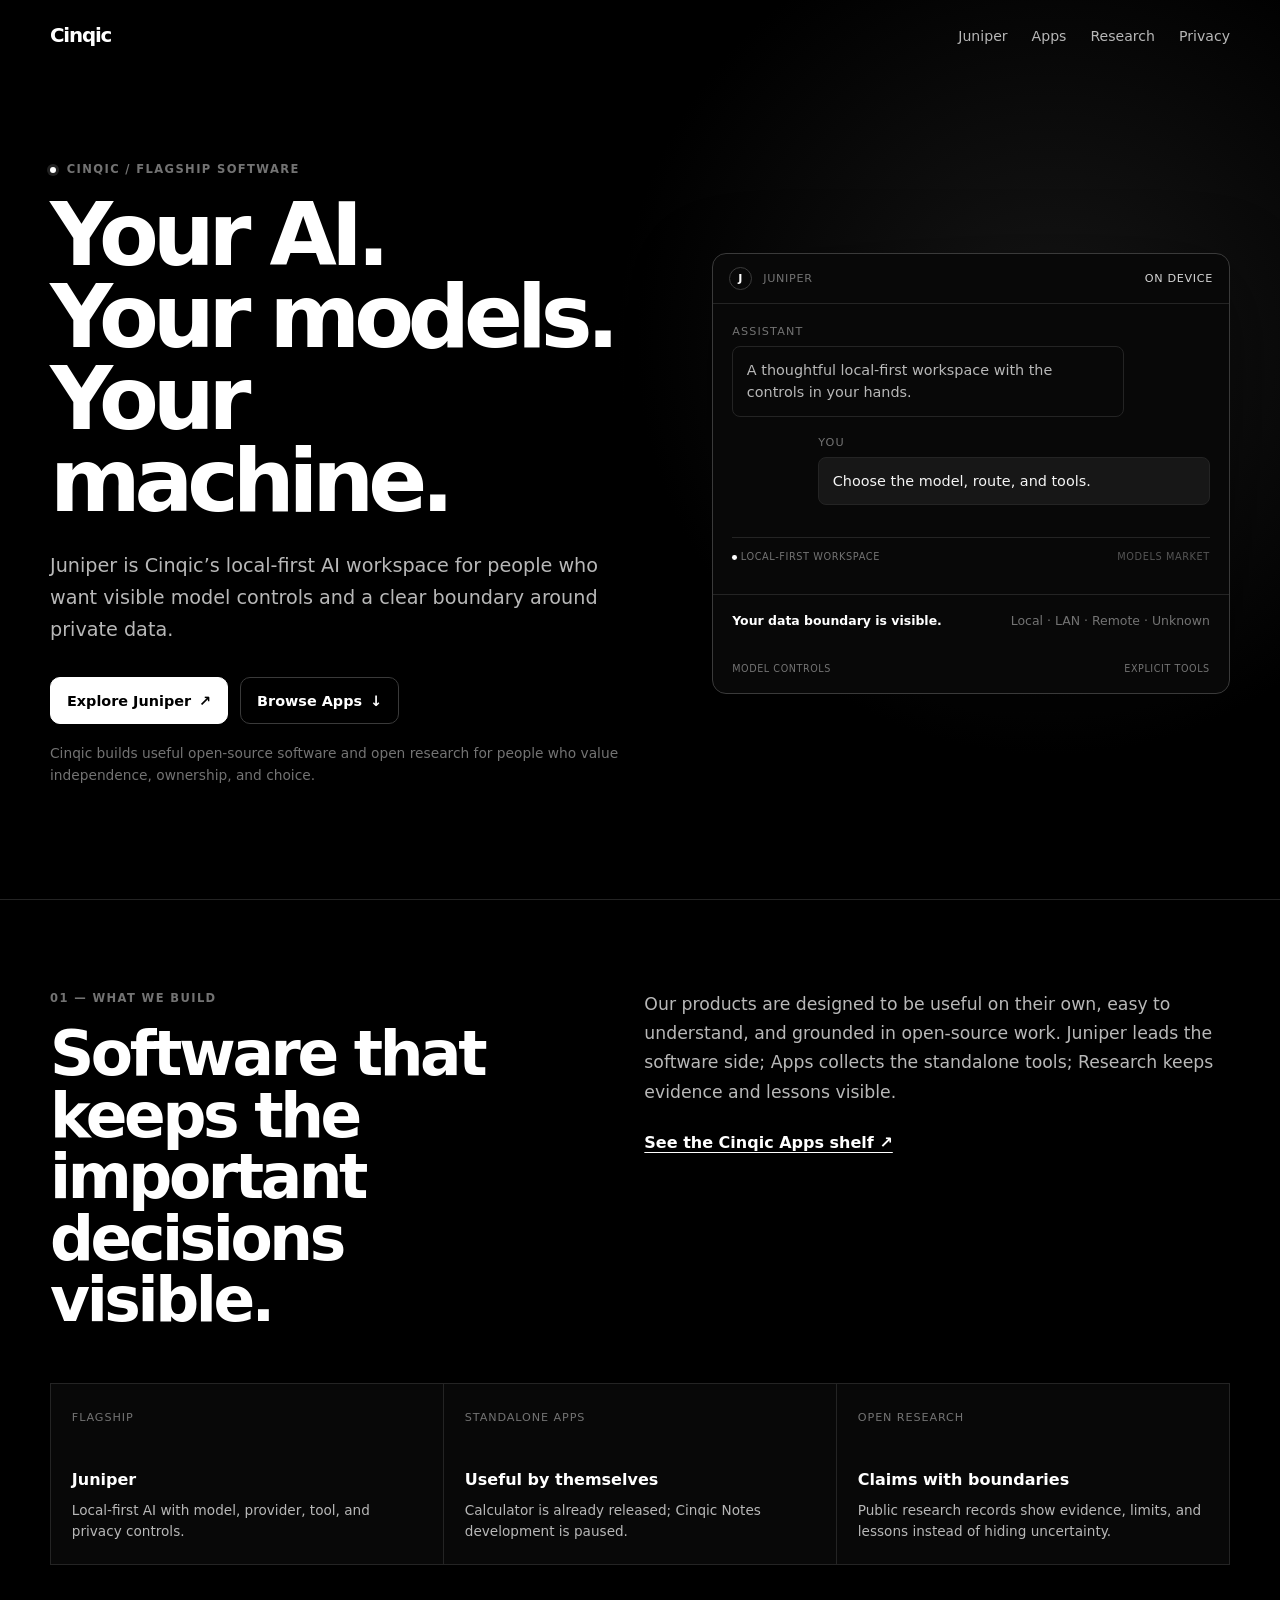
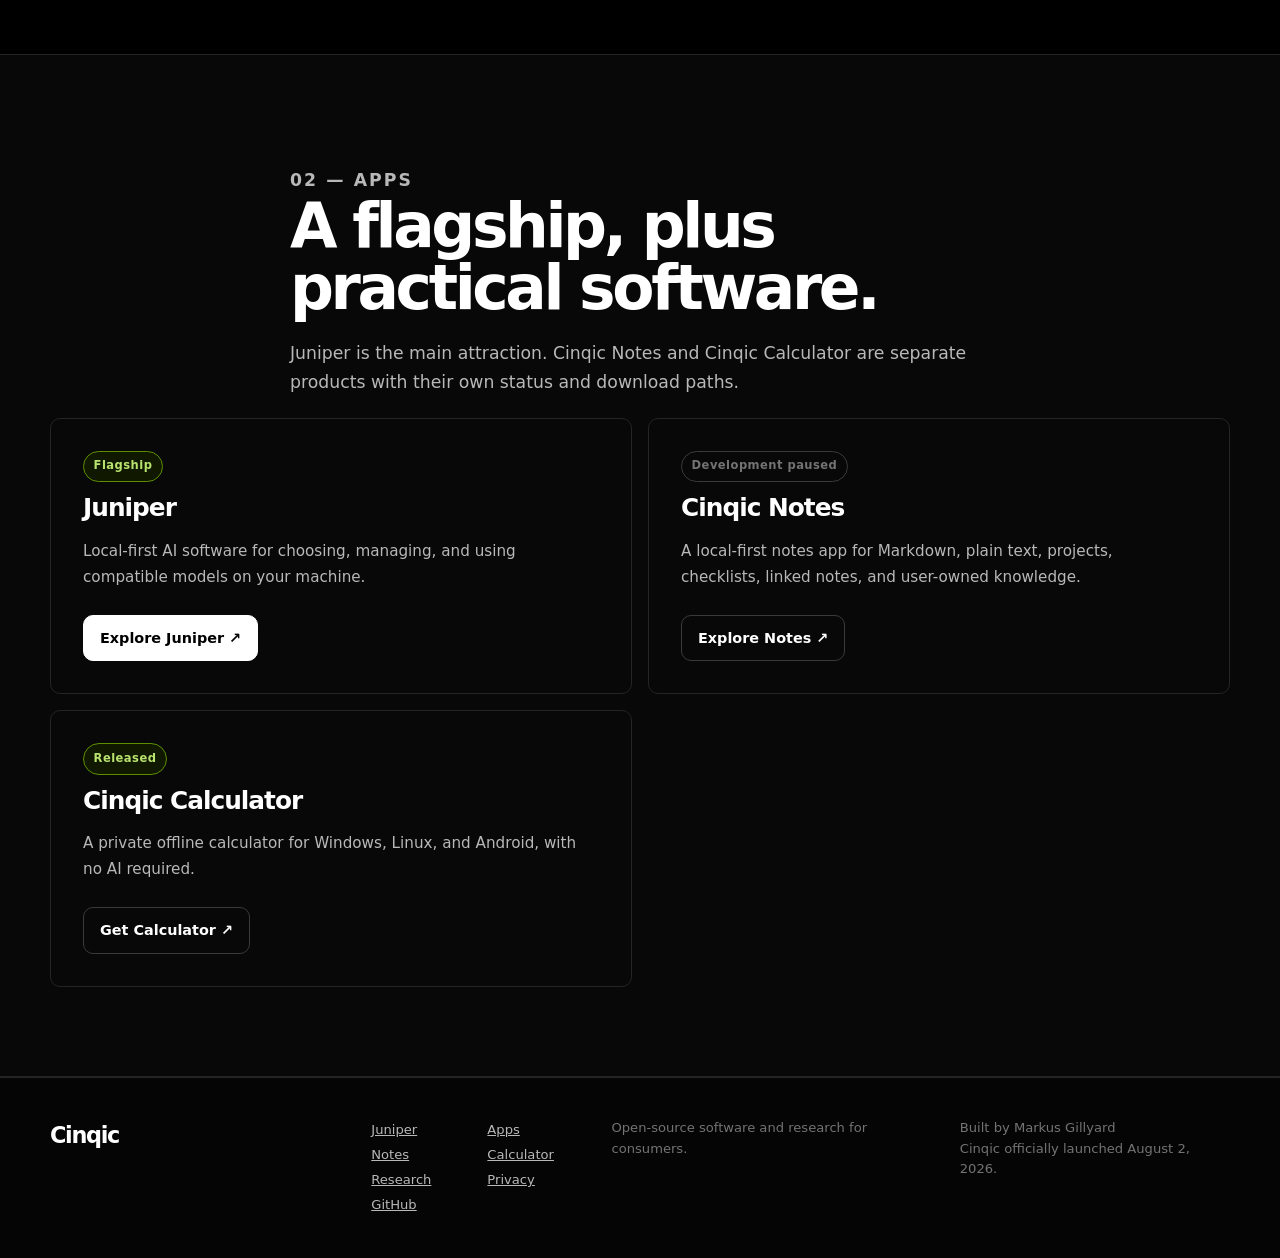
==== commit d6bfee03: "Present Cinqic Notes as development paused Cinqic Notes development is paused until further notice, " ====
--- a/index.html
+++ b/index.html
@@ -70,7 +70,7 @@
       </div>
       <div class="shell facts-grid" data-reveal>
         <article><span>Flagship</span><h3>Juniper</h3><p>Local-first AI with model, provider, tool, and privacy controls.</p></article>
-        <article><span>Standalone apps</span><h3>Useful by themselves</h3><p>Calculator is already released; Cinqic Notes is in development.</p></article>
+        <article><span>Standalone apps</span><h3>Useful by themselves</h3><p>Calculator is already released; Cinqic Notes development is paused.</p></article>
         <article><span>Open research</span><h3>Claims with boundaries</h3><p>Public research records show evidence, limits, and lessons instead of hiding uncertainty.</p></article>
       </div>
     </section>
@@ -83,7 +83,7 @@
       </div>
       <div class="shell app-grid" data-reveal>
         <article class="app-card"><span class="status-pill status-pill--active">Flagship</span><h3>Juniper</h3><p>Local-first AI software for choosing, managing, and using compatible models on your machine.</p><div class="button-row"><a class="button primary" href="/juniper/">Explore Juniper ↗</a></div></article>
-        <article class="app-card"><span class="status-pill status-pill--muted">In development</span><h3>Cinqic Notes</h3><p>A local-first notes app for Markdown, plain text, projects, checklists, linked notes, and user-owned knowledge.</p><div class="button-row"><a class="button secondary" href="/notes/">Explore Notes ↗</a></div></article>
+        <article class="app-card"><span class="status-pill status-pill--muted">Development paused</span><h3>Cinqic Notes</h3><p>A local-first notes app for Markdown, plain text, projects, checklists, linked notes, and user-owned knowledge.</p><div class="button-row"><a class="button secondary" href="/notes/">Explore Notes ↗</a></div></article>
         <article class="app-card"><span class="status-pill status-pill--active">Released</span><h3>Cinqic Calculator</h3><p>A private offline calculator for Windows, Linux, and Android, with no AI required.</p><div class="button-row"><a class="button secondary" href="/calculator/">Get Calculator ↗</a></div></article>
       </div>
     </section>
